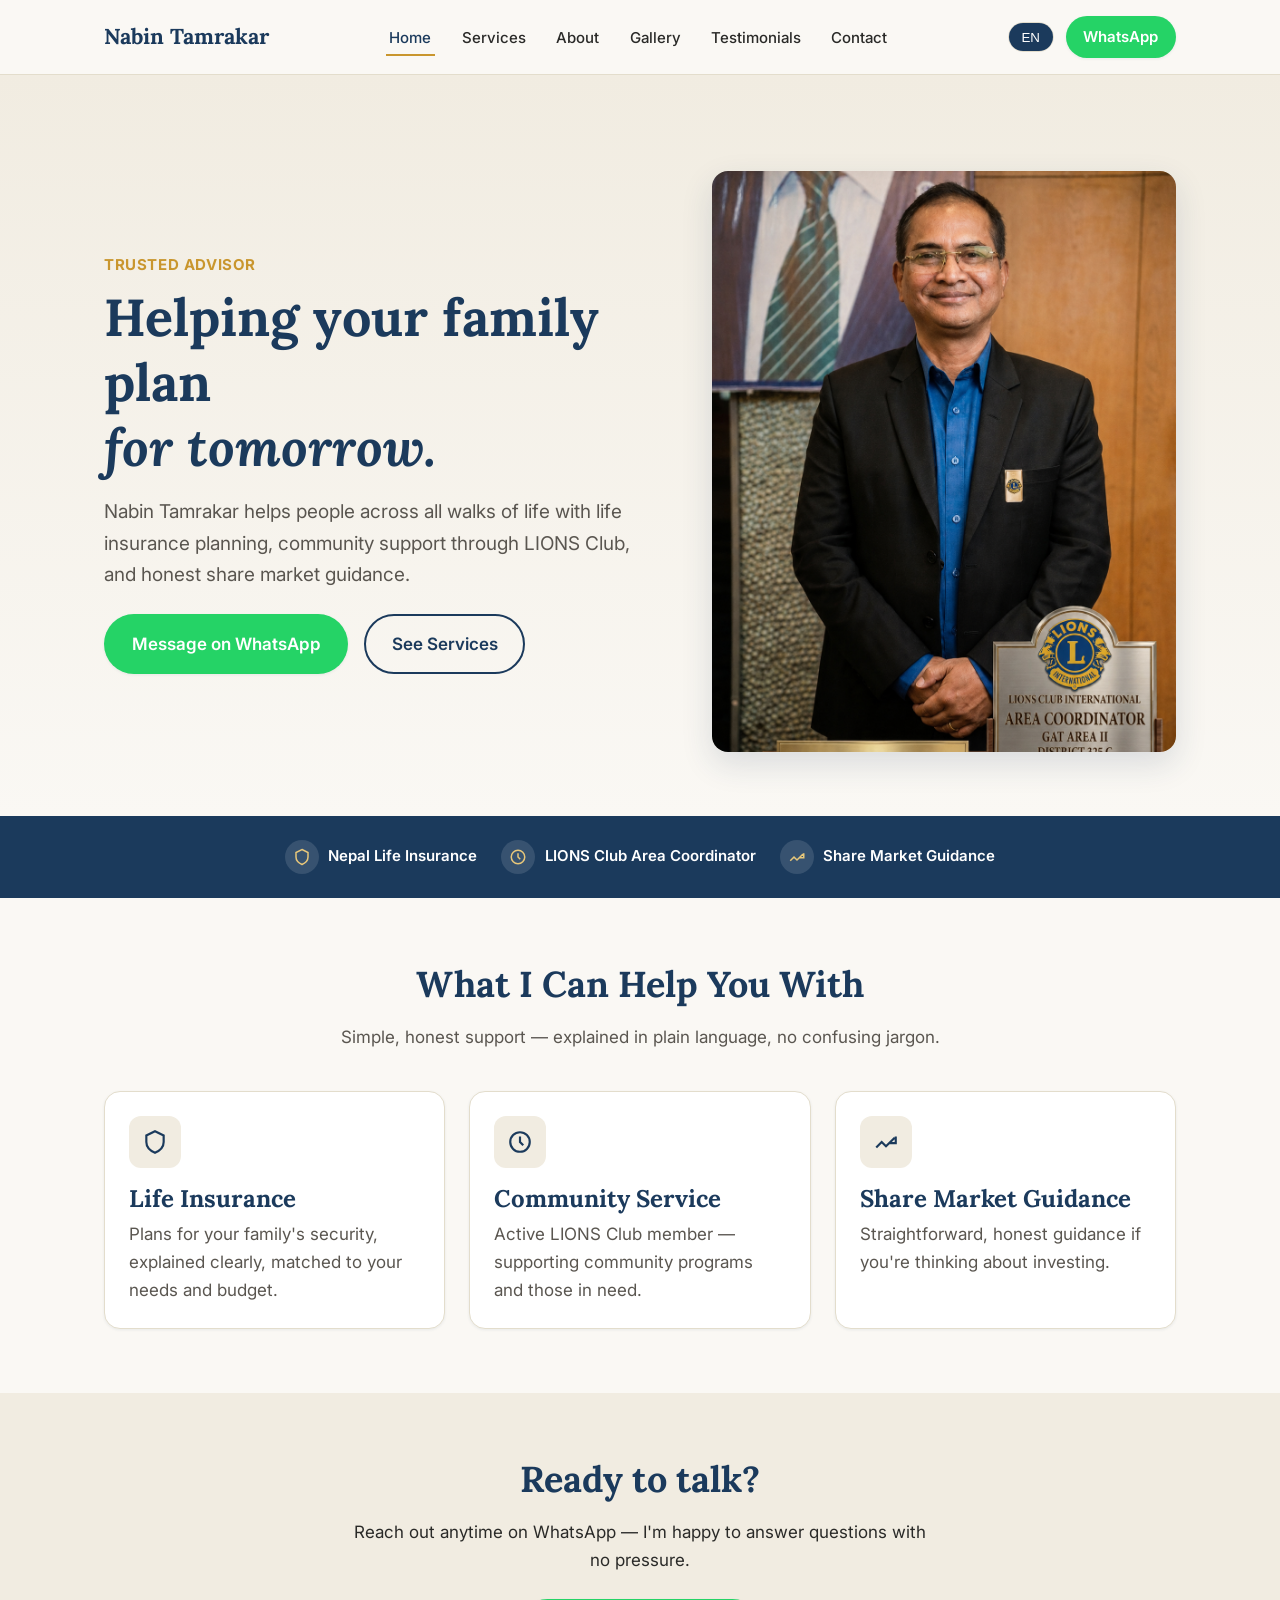
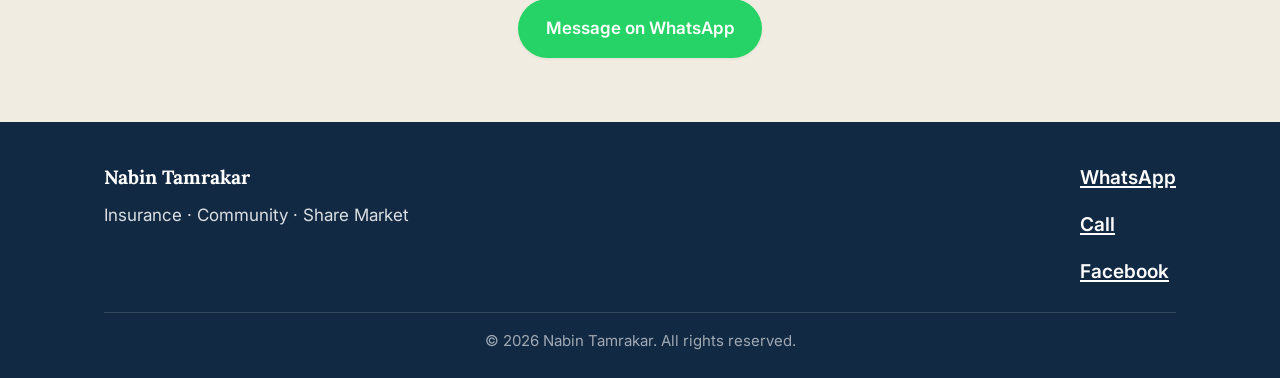
==== index.html @ 5bcb2d16 "content(about,index,services): confirm Lions Club title text (Area Coordinator, GAT Area II, Distric" ====
<!doctype html>
<html lang="en">
<head>
  <meta charset="UTF-8" />
  <meta name="viewport" content="width=device-width, initial-scale=1.0, viewport-fit=cover" />
  <title>Nabin Tamrakar | Insurance, LIONS Club &amp; Share Market Advisor</title>
  <meta name="description" content="Nabin Tamrakar — Nepal Life Insurance agent, LIONS Club member, and share market guidance. Trusted help for your family, community, and financial future." />
  <link rel="canonical" href="https://nabintmr.github.io/" />
  <meta property="og:type" content="website" />
  <meta property="og:title" content="Nabin Tamrakar | Insurance, LIONS Club & Share Market Advisor" />
  <meta property="og:description" content="Trusted help with life insurance, community service, and share market guidance." />
  <meta property="og:url" content="https://nabintmr.github.io/" />
  <link rel="preconnect" href="https://fonts.googleapis.com">
  <link rel="preconnect" href="https://fonts.gstatic.com" crossorigin>
  <link href="https://fonts.googleapis.com/css2?family=Inter:wght@400;500;600;700&family=Lora:wght@600;700&display=swap" rel="stylesheet">
  <link rel="stylesheet" href="assets/css/tokens.css" />
  <link rel="stylesheet" href="assets/css/base.css" />
  <link rel="stylesheet" href="assets/css/components.css" />
</head>
<body>
  <a href="#main-content" class="skip-link">Skip to main content</a>

  <nav class="site-nav" aria-label="Primary navigation">
    <div class="container">
      <a href="index.html" class="nav-logo">Nabin Tamrakar</a>
      <button class="nav-toggle" aria-label="Open menu" aria-expanded="false">
        <svg viewBox="0 0 24 24" fill="none" stroke="currentColor" stroke-width="2"><path d="M4 6h16M4 12h16M4 18h16"/></svg>
      </button>
      <ul class="nav-links">
        <li><a href="index.html" class="active" aria-current="page">Home</a></li>
        <li><a href="services.html">Services</a></li>
        <li><a href="about.html">About</a></li>
        <li><a href="gallery.html">Gallery</a></li>
        <li><a href="testimonials.html">Testimonials</a></li>
        <li><a href="contact.html">Contact</a></li>
      </ul>
      <div style="display:flex; align-items:center; gap:0.75rem;">
        <div class="lang-toggle">
          <button type="button" data-lang="en">EN</button>
          <button type="button" data-lang="ne">ने</button>
        </div>
        <a class="nav-cta" href="https://wa.me/977XXXXXXXXX" target="_blank" rel="noopener">WhatsApp</a>
      </div>
    </div>
  </nav>

  <main id="main-content">
    <section class="hero">
      <div class="container">
        <div>
          <span class="hero-eyebrow">Trusted Advisor</span>
          <h1>Helping your family plan<br /><em>for tomorrow.</em></h1>
          <p class="hero-desc">Nabin Tamrakar helps people across all walks of life with life insurance planning, community support through LIONS Club, and honest share market guidance.</p>
          <div class="hero-actions">
            <a href="https://wa.me/977XXXXXXXXX" class="btn btn-primary" target="_blank" rel="noopener">Message on WhatsApp</a>
            <a href="services.html" class="btn btn-outline">See Services</a>
          </div>
        </div>
        <div class="hero-photo">
          <img src="assets/images/nabin-tamrakar.png" alt="Nabin Tamrakar, Lions Club International Area Coordinator" width="842" height="1264" />
        </div>
      </div>
    </section>

    <div class="trust-strip">
      <div class="container">
        <div class="trust-chip">
          <span class="chip-icon"><svg viewBox="0 0 24 24" fill="none" stroke="currentColor" stroke-width="2"><path d="M12 2l8 4v6c0 5-3.5 8-8 10-4.5-2-8-5-8-10V6l8-4z"/></svg></span>
          Nepal Life Insurance
        </div>
        <div class="trust-chip">
          <span class="chip-icon"><svg viewBox="0 0 24 24" fill="none" stroke="currentColor" stroke-width="2"><circle cx="12" cy="12" r="9"/><path d="M12 7v5l3 3"/></svg></span>
          LIONS Club Area Coordinator
        </div>
        <div class="trust-chip">
          <span class="chip-icon"><svg viewBox="0 0 24 24" fill="none" stroke="currentColor" stroke-width="2"><path d="M3 17l5-5 4 4 8-8M21 7v6h-6"/></svg></span>
          Share Market Guidance
        </div>
      </div>
    </div>

    <section class="section">
      <div class="container">
        <div class="section-head">
          <h2>What I Can Help You With</h2>
          <p>Simple, honest support — explained in plain language, no confusing jargon.</p>
        </div>
        <div class="grid grid-3">
          <div class="card">
            <div class="card-icon"><svg viewBox="0 0 24 24" fill="none" stroke="currentColor" stroke-width="2"><path d="M12 2l8 4v6c0 5-3.5 8-8 10-4.5-2-8-5-8-10V6l8-4z"/></svg></div>
            <h3>Life Insurance</h3>
            <p>Plans for your family's security, explained clearly, matched to your needs and budget.</p>
          </div>
          <div class="card">
            <div class="card-icon"><svg viewBox="0 0 24 24" fill="none" stroke="currentColor" stroke-width="2"><circle cx="12" cy="12" r="9"/><path d="M12 7v5l3 3"/></svg></div>
            <h3>Community Service</h3>
            <p>Active LIONS Club member — supporting community programs and those in need.</p>
          </div>
          <div class="card">
            <div class="card-icon"><svg viewBox="0 0 24 24" fill="none" stroke="currentColor" stroke-width="2"><path d="M3 17l5-5 4 4 8-8M21 7v6h-6"/></svg></div>
            <h3>Share Market Guidance</h3>
            <p>Straightforward, honest guidance if you're thinking about investing.</p>
          </div>
        </div>
      </div>
    </section>

    <section class="section section-alt">
      <div class="container" style="text-align:center;">
        <h2>Ready to talk?</h2>
        <p style="max-width:52ch; margin:0 auto var(--space-3);">Reach out anytime on WhatsApp — I'm happy to answer questions with no pressure.</p>
        <a href="https://wa.me/977XXXXXXXXX" class="btn btn-primary" target="_blank" rel="noopener">Message on WhatsApp</a>
      </div>
    </section>
  </main>

  <footer class="site-footer">
    <div class="container">
      <div class="footer-grid">
        <div>
          <div class="footer-brand">Nabin Tamrakar</div>
          <p style="margin-top:0.5rem; max-width:32ch;">Insurance · Community · Share Market</p>
        </div>
        <ul class="contact-list">
          <li><a href="https://wa.me/977XXXXXXXXX" target="_blank" rel="noopener">WhatsApp</a></li>
          <li><a href="tel:+977XXXXXXXXX">Call</a></li>
          <li><a href="https://www.facebook.com/nabintmr" target="_blank" rel="noopener">Facebook</a></li>
        </ul>
      </div>
      <div class="footer-bottom">&copy; 2026 Nabin Tamrakar. All rights reserved.</div>
    </div>
  </footer>

  <div class="mobile-cta-bar">
    <a href="https://wa.me/977XXXXXXXXX" class="btn btn-primary" target="_blank" rel="noopener">Message on WhatsApp</a>
  </div>

  <script src="assets/js/script.js"></script>
</body>
</html>
---- assets/css/tokens.css ----
:root {
  /* Color */
  --color-navy: #1B3A5C;
  --color-navy-dark: #122943;
  --color-gold: #C9962E;
  --color-gold-light: #E8C77A;
  --color-paper: #FAF8F4;
  --color-paper-alt: #F1ECE1;
  --color-ink: #2A2A28;
  --color-ink-soft: #5A5650;
  --color-sage: #5C7A5C;
  --color-border: #E3DDCC;
  --color-white: #FFFFFF;
  --color-whatsapp: #25D366;

  /* Type */
  --font-display: 'Lora', Georgia, serif;
  --font-body: 'Inter', -apple-system, BlinkMacSystemFont, 'Segoe UI', sans-serif;

  --fs-body: 1.0625rem;      /* 17px base, generous */
  --fs-body-lg: 1.1875rem;
  --fs-small: 0.9375rem;
  --fs-h1: clamp(2rem, 5vw + 1rem, 3.25rem);
  --fs-h2: clamp(1.6rem, 3vw + 1rem, 2.25rem);
  --fs-h3: clamp(1.2rem, 2vw + 1rem, 1.5rem);
  --lh-body: 1.65;
  --lh-heading: 1.25;

  /* Spacing */
  --space-1: 0.5rem;
  --space-2: 1rem;
  --space-3: 1.5rem;
  --space-4: 2.5rem;
  --space-5: 4rem;
  --space-6: 6rem;

  /* Layout */
  --content-width: 1120px;
  --radius: 10px;
  --radius-lg: 16px;
  --shadow-sm: 0 1px 3px rgba(27, 58, 92, 0.08);
  --shadow-md: 0 4px 16px rgba(27, 58, 92, 0.10);
  --shadow-lg: 0 12px 32px rgba(27, 58, 92, 0.14);

  /* Motion */
  --ease: cubic-bezier(0.4, 0, 0.2, 1);
  --dur: 0.2s;
}

@media (prefers-reduced-motion: reduce) {
  *, *::before, *::after {
    animation-duration: 0.01ms !important;
    animation-iteration-count: 1 !important;
    transition-duration: 0.01ms !important;
    scroll-behavior: auto !important;
  }
}
---- assets/css/base.css ----
*, *::before, *::after { box-sizing: border-box; }
html { scroll-behavior: smooth; -webkit-text-size-adjust: 100%; }

body {
  margin: 0;
  font-family: var(--font-body);
  font-size: var(--fs-body);
  line-height: var(--lh-body);
  color: var(--color-ink);
  background: var(--color-paper);
  -webkit-font-smoothing: antialiased;
}

img, svg { max-width: 100%; display: block; }

h1, h2, h3, h4 {
  font-family: var(--font-display);
  line-height: var(--lh-heading);
  color: var(--color-navy);
  margin: 0 0 var(--space-2);
  font-weight: 700;
}
h1 { font-size: var(--fs-h1); }
h2 { font-size: var(--fs-h2); }
h3 { font-size: var(--fs-h3); }

p { margin: 0 0 var(--space-3); }
a { color: var(--color-navy); text-decoration-thickness: 1.5px; text-underline-offset: 2px; }
a:focus-visible, button:focus-visible, [tabindex]:focus-visible {
  outline: 3px solid var(--color-gold);
  outline-offset: 2px;
}

ul { padding-left: 1.2em; }

.container {
  max-width: var(--content-width);
  margin: 0 auto;
  padding: 0 var(--space-3);
}

.visually-hidden {
  position: absolute; width: 1px; height: 1px;
  padding: 0; margin: -1px; overflow: hidden;
  clip: rect(0,0,0,0); white-space: nowrap; border: 0;
}

.skip-link {
  position: absolute; left: 0; top: -60px;
  background: var(--color-navy); color: #fff;
  padding: var(--space-1) var(--space-2);
  z-index: 1000; border-radius: 0 0 8px 0;
  transition: top var(--dur) var(--ease);
}
.skip-link:focus { top: 0; }
---- assets/css/components.css ----
/* ---------- Nav ---------- */
.site-nav {
  position: sticky; top: 0; z-index: 100;
  background: rgba(250, 248, 244, 0.94);
  backdrop-filter: blur(8px);
  border-bottom: 1px solid var(--color-border);
}
.site-nav .container {
  display: flex; align-items: center; justify-content: space-between;
  padding-top: var(--space-2); padding-bottom: var(--space-2);
  gap: var(--space-2);
}
.nav-logo {
  font-family: var(--font-display);
  font-weight: 700; font-size: 1.35rem;
  color: var(--color-navy); text-decoration: none;
  display: flex; align-items: center; gap: 0.5rem;
}
.nav-logo span { color: var(--color-gold); }
.nav-links {
  list-style: none; display: flex; gap: var(--space-3);
  margin: 0; padding: 0; flex-wrap: wrap;
}
.nav-links a {
  text-decoration: none; color: var(--color-ink);
  font-weight: 500; font-size: var(--fs-small);
  padding: 0.4rem 0.2rem; border-bottom: 2px solid transparent;
  transition: border-color var(--dur) var(--ease), color var(--dur) var(--ease);
}
.nav-links a:hover, .nav-links a.active { color: var(--color-navy); border-color: var(--color-gold); }
.nav-toggle { display: none; }

.nav-cta {
  display: inline-flex; align-items: center; gap: 0.4rem;
  background: var(--color-whatsapp); color: #fff;
  padding: 0.55rem 1.1rem; border-radius: 999px;
  font-weight: 600; font-size: var(--fs-small);
  text-decoration: none; white-space: nowrap;
  box-shadow: var(--shadow-sm);
  transition: transform var(--dur) var(--ease), box-shadow var(--dur) var(--ease);
}
.nav-cta:hover { transform: translateY(-1px); box-shadow: var(--shadow-md); }

@media (max-width: 780px) {
  .nav-links {
    display: none;
    position: absolute; left: 0; right: 0; top: 100%;
    background: var(--color-paper);
    flex-direction: column; gap: 0;
    border-bottom: 1px solid var(--color-border);
    box-shadow: var(--shadow-md);
  }
  .nav-links.open { display: flex; }
  .nav-links li { width: 100%; }
  .nav-links a { display: block; padding: var(--space-2) var(--space-3); }
  .nav-toggle {
    display: inline-flex; align-items: center; justify-content: center;
    width: 44px; height: 44px; border: none; background: none;
    cursor: pointer; color: var(--color-navy);
  }
  .nav-toggle svg { width: 26px; height: 26px; }
}

/* ---------- Buttons ---------- */
.btn {
  display: inline-flex; align-items: center; justify-content: center; gap: 0.5rem;
  padding: 0.85rem 1.6rem; border-radius: 999px;
  font-weight: 600; font-size: var(--fs-body);
  text-decoration: none; cursor: pointer; border: 2px solid transparent;
  min-height: 48px;
  transition: transform var(--dur) var(--ease), box-shadow var(--dur) var(--ease), background var(--dur) var(--ease);
}
.btn-primary { background: var(--color-whatsapp); color: #fff; box-shadow: var(--shadow-sm); }
.btn-primary:hover { transform: translateY(-2px); box-shadow: var(--shadow-md); }
.btn-outline { background: transparent; border-color: var(--color-navy); color: var(--color-navy); }
.btn-outline:hover { background: var(--color-navy); color: #fff; }

/* ---------- Hero ---------- */
.hero {
  padding: var(--space-6) 0 var(--space-5);
  background: linear-gradient(180deg, var(--color-paper-alt) 0%, var(--color-paper) 100%);
}
.hero .container { display: grid; gap: var(--space-4); grid-template-columns: 1.1fr 0.9fr; align-items: center; }
.hero-eyebrow {
  display: inline-block; font-size: var(--fs-small); font-weight: 700;
  letter-spacing: 0.04em; text-transform: uppercase; color: var(--color-gold);
  margin-bottom: var(--space-1);
}
.hero-desc { font-size: var(--fs-body-lg); color: var(--color-ink-soft); max-width: 46ch; }
.hero-actions { display: flex; gap: var(--space-2); flex-wrap: wrap; margin-top: var(--space-3); }
.hero-photo {
  border-radius: var(--radius-lg); overflow: hidden; box-shadow: var(--shadow-lg);
  aspect-ratio: 4/5; background: var(--color-paper-alt);
}
.hero-photo img { width: 100%; height: 100%; object-fit: cover; }

@media (max-width: 860px) {
  .hero .container { grid-template-columns: 1fr; }
  .hero-photo { max-width: 320px; margin: 0 auto; }
}

/* ---------- Trust strip (signature element) ---------- */
.trust-strip { background: var(--color-navy); padding: var(--space-3) 0; }
.trust-strip .container {
  display: flex; flex-wrap: wrap; gap: var(--space-3);
  justify-content: center; align-items: center;
}
.trust-chip {
  display: flex; align-items: center; gap: 0.6rem;
  color: #fff; font-size: var(--fs-small); font-weight: 600;
}
.trust-chip .chip-icon {
  width: 34px; height: 34px; border-radius: 50%;
  background: rgba(255,255,255,0.12); display: flex; align-items: center; justify-content: center;
  color: var(--color-gold-light); flex-shrink: 0;
}
.trust-chip .chip-icon svg { width: 18px; height: 18px; }

/* ---------- Sections ---------- */
.section { padding: var(--space-5) 0; }
.section-alt { background: var(--color-paper-alt); }
.section-head { text-align: center; max-width: 640px; margin: 0 auto var(--space-4); }
.section-head p { color: var(--color-ink-soft); }

/* ---------- Card grid ---------- */
.grid { display: grid; gap: var(--space-3); }
.grid-3 { grid-template-columns: repeat(3, 1fr); }
.grid-2 { grid-template-columns: repeat(2, 1fr); }
@media (max-width: 860px) { .grid-3, .grid-2 { grid-template-columns: 1fr; } }

.card {
  background: #fff; border: 1px solid var(--color-border);
  border-radius: var(--radius-lg); padding: var(--space-3);
  box-shadow: var(--shadow-sm);
}
.card-icon {
  width: 52px; height: 52px; border-radius: 12px;
  background: var(--color-paper-alt); color: var(--color-navy);
  display: flex; align-items: center; justify-content: center;
  margin-bottom: var(--space-2);
}
.card-icon svg { width: 26px; height: 26px; }
.card h3 { margin-bottom: 0.4rem; }
.card p { color: var(--color-ink-soft); margin-bottom: 0; }

/* ---------- Testimonial ---------- */
.testimonial {
  background: #fff; border-left: 4px solid var(--color-gold);
  border-radius: var(--radius); padding: var(--space-3);
  box-shadow: var(--shadow-sm);
}
.testimonial p { font-style: italic; color: var(--color-ink); }
.testimonial-name { font-weight: 700; color: var(--color-navy); font-style: normal; margin-top: var(--space-1); }
.testimonial-name span { display: block; font-weight: 400; font-size: var(--fs-small); color: var(--color-ink-soft); }

/* ---------- Gallery ---------- */
.gallery-grid {
  display: grid; gap: var(--space-2);
  grid-template-columns: repeat(3, 1fr);
}
.gallery-grid img, .gallery-grid .gallery-ph {
  border-radius: var(--radius); aspect-ratio: 1/1; object-fit: cover;
  width: 100%; box-shadow: var(--shadow-sm);
}
.gallery-ph {
  display: flex; align-items: center; justify-content: center;
  background: var(--color-paper-alt); color: var(--color-ink-soft); font-size: var(--fs-small);
}
@media (max-width: 640px) { .gallery-grid { grid-template-columns: repeat(2, 1fr); } }

/* ---------- Contact ---------- */
.contact-grid { display: grid; gap: var(--space-4); grid-template-columns: 1fr 1fr; }
@media (max-width: 860px) { .contact-grid { grid-template-columns: 1fr; } }
.contact-list { list-style: none; padding: 0; margin: 0; display: flex; flex-direction: column; gap: var(--space-2); }
.contact-list li { display: flex; align-items: center; gap: var(--space-2); font-size: var(--fs-body-lg); }
.contact-list .chip-icon {
  width: 44px; height: 44px; border-radius: 12px; flex-shrink: 0;
  background: var(--color-paper-alt); color: var(--color-navy);
  display: flex; align-items: center; justify-content: center;
}
.contact-list a { font-weight: 600; }

form.contact-form { display: flex; flex-direction: column; gap: var(--space-2); }
.contact-form label { font-weight: 600; font-size: var(--fs-small); margin-bottom: 0.3rem; display: block; }
.contact-form input, .contact-form textarea {
  width: 100%; font: inherit; padding: 0.8rem 1rem;
  border: 1.5px solid var(--color-border); border-radius: var(--radius);
  background: #fff; color: var(--color-ink);
}
.contact-form input:focus, .contact-form textarea:focus {
  outline: none; border-color: var(--color-navy);
}

/* ---------- Footer ---------- */
.site-footer { background: var(--color-navy-dark); color: rgba(255,255,255,0.85); padding: var(--space-4) 0 var(--space-3); }
.site-footer a { color: #fff; }
.footer-grid { display: flex; flex-wrap: wrap; justify-content: space-between; gap: var(--space-3); margin-bottom: var(--space-3); }
.footer-brand { font-family: var(--font-display); font-size: 1.2rem; color: #fff; font-weight: 700; }
.footer-bottom {
  border-top: 1px solid rgba(255,255,255,0.15); padding-top: var(--space-2);
  font-size: var(--fs-small); text-align: center; color: rgba(255,255,255,0.6);
}

/* ---------- Sticky mobile WhatsApp bar ---------- */
.mobile-cta-bar {
  display: none;
  position: fixed; bottom: 0; left: 0; right: 0; z-index: 200;
  background: #fff; border-top: 1px solid var(--color-border);
  padding: var(--space-1) var(--space-2);
  box-shadow: 0 -4px 16px rgba(0,0,0,0.08);
}
.mobile-cta-bar .btn { width: 100%; }
@media (max-width: 780px) {
  .mobile-cta-bar { display: block; }
  body { padding-bottom: 76px; }
}

/* ---------- Lang toggle ---------- */
.lang-toggle {
  display: inline-flex; border: 1.5px solid var(--color-border);
  border-radius: 999px; overflow: hidden; font-size: var(--fs-small); font-weight: 600;
}
.lang-toggle button {
  border: none; background: #fff; color: var(--color-ink-soft);
  padding: 0.4rem 0.8rem; cursor: pointer;
}
.lang-toggle button.active { background: var(--color-navy); color: #fff; }

[data-lang="ne"] { display: none; }
html[lang="ne"] [data-lang="en"] { display: none; }
html[lang="ne"] [data-lang="ne"] { display: inline; }
html[lang="ne"] [data-lang="ne"].block { display: block; }
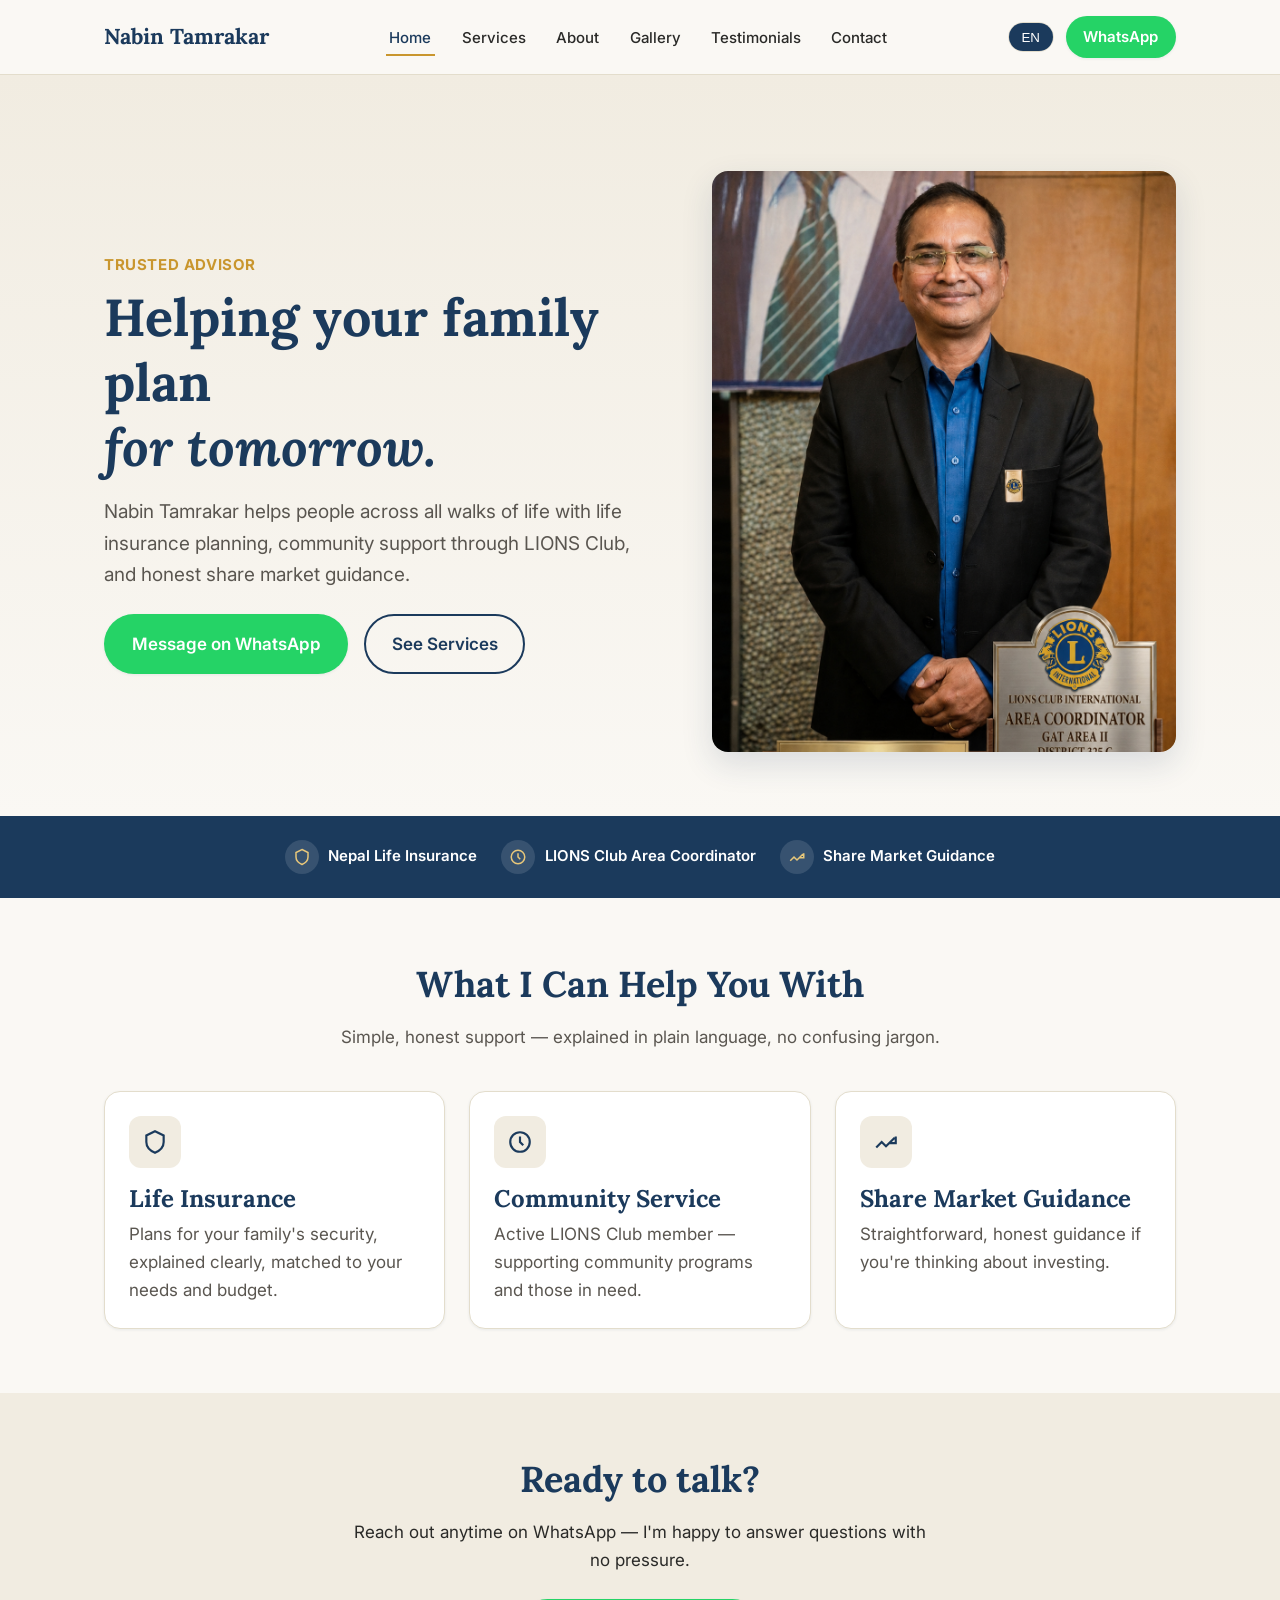
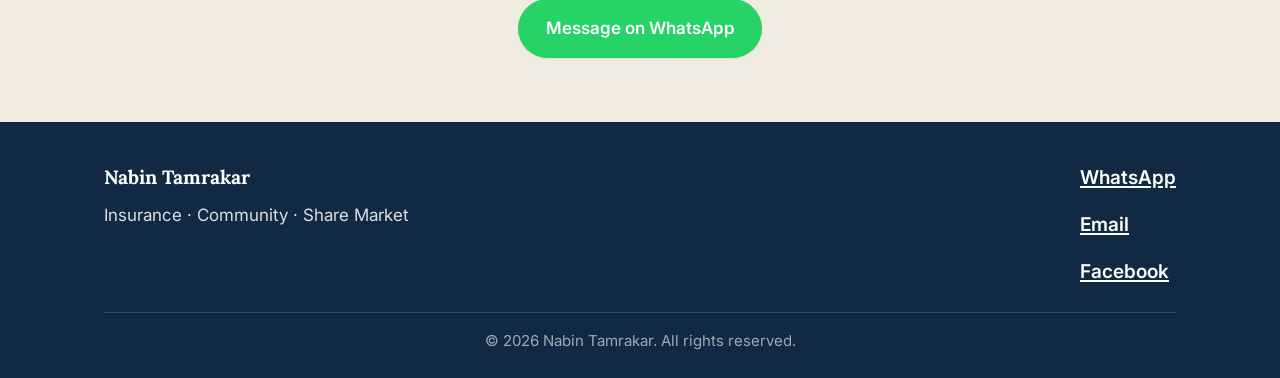
==== commit 086054e3: "content(contact): set real WhatsApp number, replace phone with email across all pages" ====
--- a/index.html
+++ b/index.html
@@ -39,7 +39,7 @@
           <button type="button" data-lang="en">EN</button>
           <button type="button" data-lang="ne">ने</button>
         </div>
-        <a class="nav-cta" href="https://wa.me/977XXXXXXXXX" target="_blank" rel="noopener">WhatsApp</a>
+        <a class="nav-cta" href="https://wa.me/9779842649491" target="_blank" rel="noopener">WhatsApp</a>
       </div>
     </div>
   </nav>
@@ -52,7 +52,7 @@
           <h1>Helping your family plan<br /><em>for tomorrow.</em></h1>
           <p class="hero-desc">Nabin Tamrakar helps people across all walks of life with life insurance planning, community support through LIONS Club, and honest share market guidance.</p>
           <div class="hero-actions">
-            <a href="https://wa.me/977XXXXXXXXX" class="btn btn-primary" target="_blank" rel="noopener">Message on WhatsApp</a>
+            <a href="https://wa.me/9779842649491" class="btn btn-primary" target="_blank" rel="noopener">Message on WhatsApp</a>
             <a href="services.html" class="btn btn-outline">See Services</a>
           </div>
         </div>
@@ -109,7 +109,7 @@
       <div class="container" style="text-align:center;">
         <h2>Ready to talk?</h2>
         <p style="max-width:52ch; margin:0 auto var(--space-3);">Reach out anytime on WhatsApp — I'm happy to answer questions with no pressure.</p>
-        <a href="https://wa.me/977XXXXXXXXX" class="btn btn-primary" target="_blank" rel="noopener">Message on WhatsApp</a>
+        <a href="https://wa.me/9779842649491" class="btn btn-primary" target="_blank" rel="noopener">Message on WhatsApp</a>
       </div>
     </section>
   </main>
@@ -122,8 +122,8 @@
           <p style="margin-top:0.5rem; max-width:32ch;">Insurance · Community · Share Market</p>
         </div>
         <ul class="contact-list">
-          <li><a href="https://wa.me/977XXXXXXXXX" target="_blank" rel="noopener">WhatsApp</a></li>
-          <li><a href="tel:+977XXXXXXXXX">Call</a></li>
+          <li><a href="https://wa.me/9779842649491" target="_blank" rel="noopener">WhatsApp</a></li>
+          <li><a href="mailto:nabintmr@gmail.com">Email</a></li>
           <li><a href="https://www.facebook.com/nabintmr" target="_blank" rel="noopener">Facebook</a></li>
         </ul>
       </div>
@@ -132,7 +132,7 @@
   </footer>
 
   <div class="mobile-cta-bar">
-    <a href="https://wa.me/977XXXXXXXXX" class="btn btn-primary" target="_blank" rel="noopener">Message on WhatsApp</a>
+    <a href="https://wa.me/9779842649491" class="btn btn-primary" target="_blank" rel="noopener">Message on WhatsApp</a>
   </div>
 
   <script src="assets/js/script.js"></script>
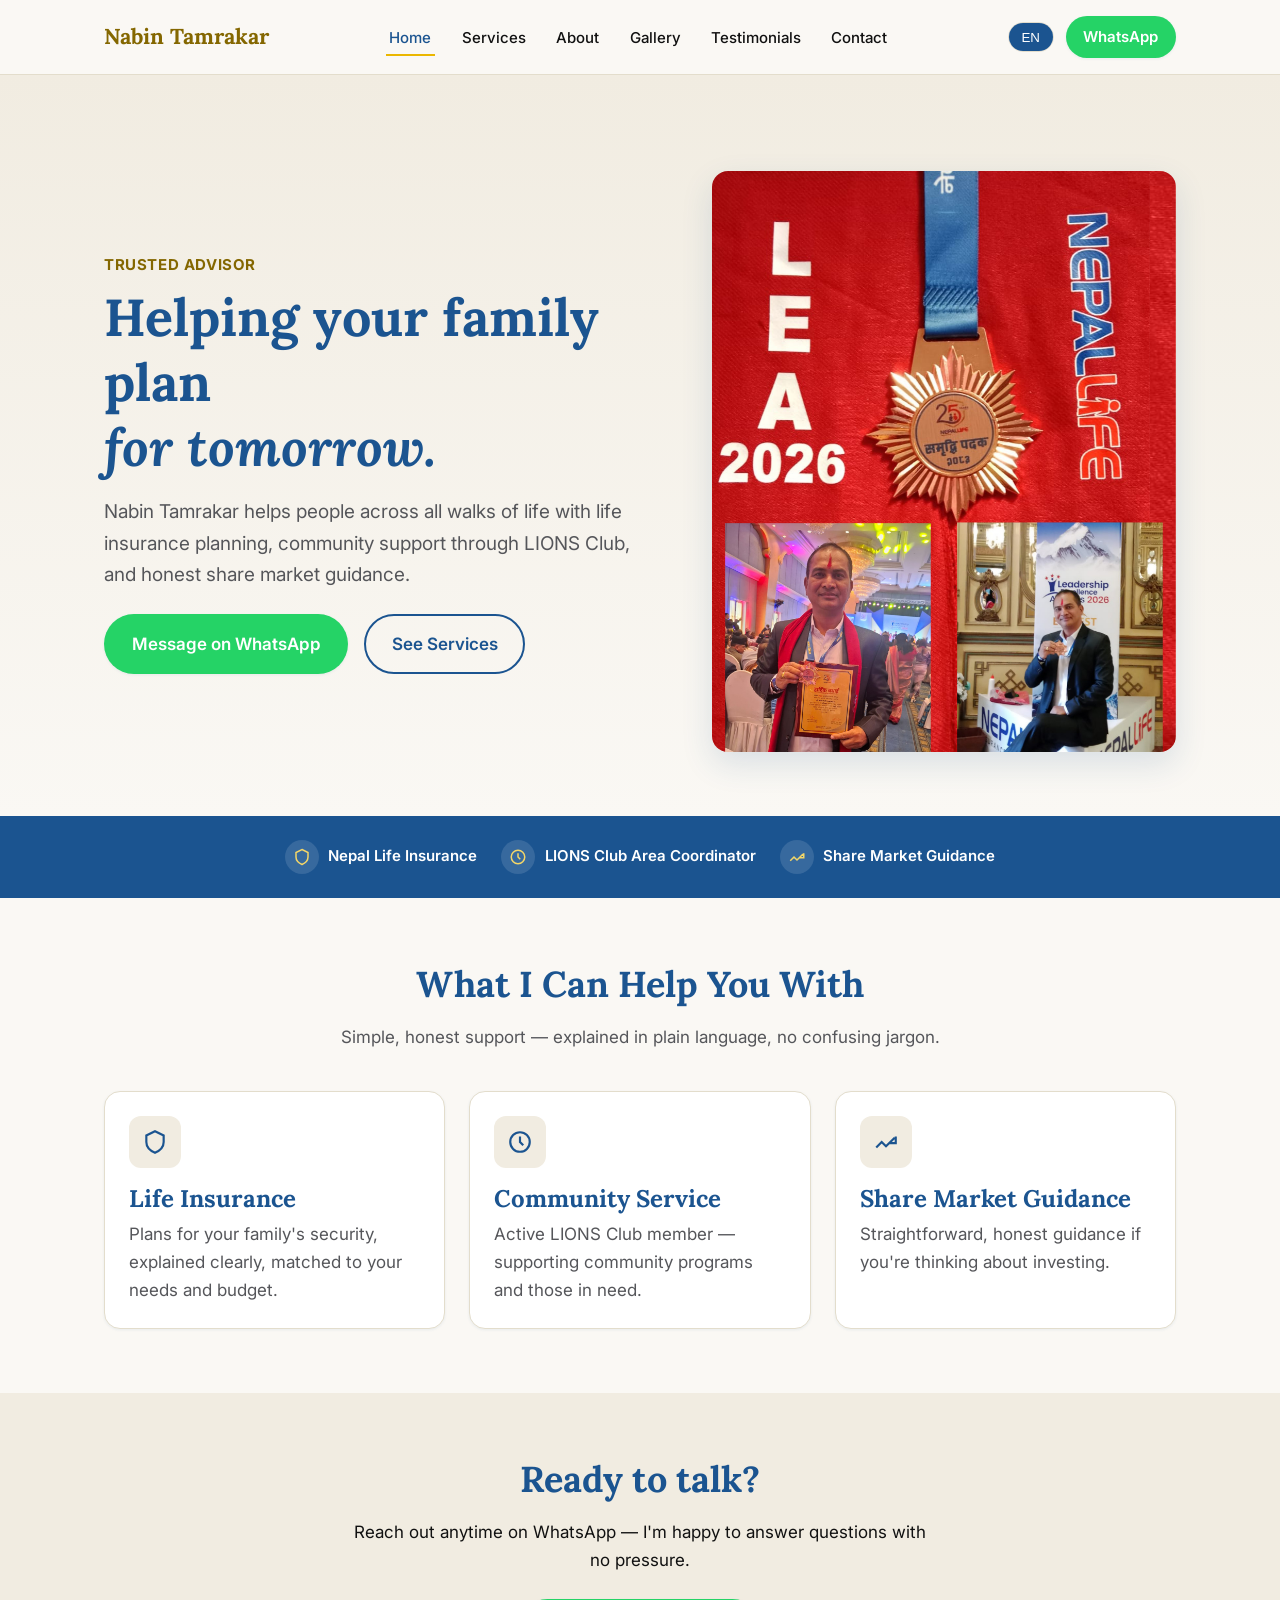
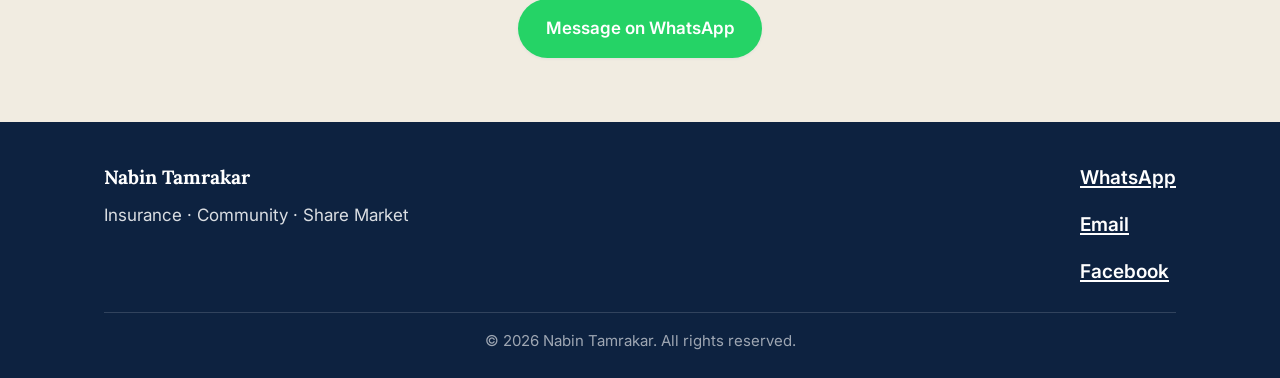
==== commit 5db9a768: "feat(i18n): complete native Nepali language support across all 6 pages" ====
--- a/index.html
+++ b/index.html
@@ -18,21 +18,24 @@
   <link rel="stylesheet" href="assets/css/components.css" />
 </head>
 <body>
-  <a href="#main-content" class="skip-link">Skip to main content</a>
+  <a href="#main-content" class="skip-link"><span data-lang="en">Skip to main content</span><span data-lang="ne">मुख्य विषयमा जानुहोस्</span></a>
 
   <nav class="site-nav" aria-label="Primary navigation">
     <div class="container">
-      <a href="index.html" class="nav-logo">Nabin Tamrakar</a>
+      <a href="index.html" class="nav-logo">
+        <span data-lang="en">Nabin Tamrakar</span>
+        <span data-lang="ne">नविन ताम्राकार</span>
+      </a>
       <button class="nav-toggle" aria-label="Open menu" aria-expanded="false">
         <svg viewBox="0 0 24 24" fill="none" stroke="currentColor" stroke-width="2"><path d="M4 6h16M4 12h16M4 18h16"/></svg>
       </button>
       <ul class="nav-links">
-        <li><a href="index.html" class="active" aria-current="page">Home</a></li>
-        <li><a href="services.html">Services</a></li>
-        <li><a href="about.html">About</a></li>
-        <li><a href="gallery.html">Gallery</a></li>
-        <li><a href="testimonials.html">Testimonials</a></li>
-        <li><a href="contact.html">Contact</a></li>
+        <li><a href="index.html" class="active" aria-current="page"><span data-lang="en">Home</span><span data-lang="ne">गृहपृष्ठ</span></a></li>
+        <li><a href="services.html"><span data-lang="en">Services</span><span data-lang="ne">सेवाहरू</span></a></li>
+        <li><a href="about.html"><span data-lang="en">About</span><span data-lang="ne">परिचय</span></a></li>
+        <li><a href="gallery.html"><span data-lang="en">Gallery</span><span data-lang="ne">तस्बिरहरू</span></a></li>
+        <li><a href="testimonials.html"><span data-lang="en">Testimonials</span><span data-lang="ne">प्रतिक्रिया</span></a></li>
+        <li><a href="contact.html"><span data-lang="en">Contact</span><span data-lang="ne">सम्पर्क</span></a></li>
       </ul>
       <div style="display:flex; align-items:center; gap:0.75rem;">
         <div class="lang-toggle">
@@ -48,12 +51,27 @@
     <section class="hero">
       <div class="container">
         <div>
-          <span class="hero-eyebrow">Trusted Advisor</span>
-          <h1>Helping your family plan<br /><em>for tomorrow.</em></h1>
-          <p class="hero-desc">Nabin Tamrakar helps people across all walks of life with life insurance planning, community support through LIONS Club, and honest share market guidance.</p>
+          <span class="hero-eyebrow">
+            <span data-lang="en">Trusted Advisor</span>
+            <span data-lang="ne">विश्वासिलो सल्लाहकार</span>
+          </span>
+          <h1>
+            <span data-lang="en">Helping your family plan<br /><em>for tomorrow.</em></span>
+            <span data-lang="ne">तपाईंको परिवारको सुरक्षित भविष्यको<br /><em>सही योजना।</em></span>
+          </h1>
+          <p class="hero-desc">
+            <span data-lang="en">Nabin Tamrakar helps people across all walks of life with life insurance planning, community support through LIONS Club, and honest share market guidance.</span>
+            <span data-lang="ne">नविन ताम्राकारले जीवन बीमा योजना, लायन्स क्लबमार्फत सामाजिक सेवा, र सेयर बजारसम्बन्धी सरल र स्पष्ट मार्गदर्शन प्रदान गर्दै आउनुभएको छ।</span>
+          </p>
           <div class="hero-actions">
-            <a href="https://wa.me/9779842649491" class="btn btn-primary" target="_blank" rel="noopener">Message on WhatsApp</a>
-            <a href="services.html" class="btn btn-outline">See Services</a>
+            <a href="https://wa.me/9779842649491" class="btn btn-primary" target="_blank" rel="noopener">
+              <span data-lang="en">Message on WhatsApp</span>
+              <span data-lang="ne">ह्वाट्सएपमा कुरा गर्नुहोस्</span>
+            </a>
+            <a href="services.html" class="btn btn-outline">
+              <span data-lang="en">See Services</span>
+              <span data-lang="ne">सेवाहरू हेर्नुहोस्</span>
+            </a>
           </div>
         </div>
         <div class="hero-photo">
@@ -66,15 +84,18 @@
       <div class="container">
         <div class="trust-chip">
           <span class="chip-icon"><svg viewBox="0 0 24 24" fill="none" stroke="currentColor" stroke-width="2"><path d="M12 2l8 4v6c0 5-3.5 8-8 10-4.5-2-8-5-8-10V6l8-4z"/></svg></span>
-          Nepal Life Insurance
+          <span data-lang="en">Nepal Life Insurance</span>
+          <span data-lang="ne">नेपाल लाईफ इन्स्योरेन्स</span>
         </div>
         <div class="trust-chip">
           <span class="chip-icon"><svg viewBox="0 0 24 24" fill="none" stroke="currentColor" stroke-width="2"><circle cx="12" cy="12" r="9"/><path d="M12 7v5l3 3"/></svg></span>
-          LIONS Club Area Coordinator
+          <span data-lang="en">LIONS Club Area Coordinator</span>
+          <span data-lang="ne">लायन्स क्लब एरिया संयोजक</span>
         </div>
         <div class="trust-chip">
           <span class="chip-icon"><svg viewBox="0 0 24 24" fill="none" stroke="currentColor" stroke-width="2"><path d="M3 17l5-5 4 4 8-8M21 7v6h-6"/></svg></span>
-          Share Market Guidance
+          <span data-lang="en">Share Market Guidance</span>
+          <span data-lang="ne">सेयर बजार सहजीकरण</span>
         </div>
       </div>
     </div>
@@ -82,24 +103,48 @@
     <section class="section">
       <div class="container">
         <div class="section-head">
-          <h2>What I Can Help You With</h2>
-          <p>Simple, honest support — explained in plain language, no confusing jargon.</p>
+          <h2>
+            <span data-lang="en">What I Can Help You With</span>
+            <span data-lang="ne">मैले सहयोग गर्न सक्ने क्षेत्रहरू</span>
+          </h2>
+          <p>
+            <span data-lang="en">Simple, honest support — explained in plain language, no confusing jargon.</span>
+            <span data-lang="ne">सरल, व्यावहारिक र इमानदार परामर्श — कुनै अनावश्यक झन्झट बिना।</span>
+          </p>
         </div>
         <div class="grid grid-3">
           <div class="card">
             <div class="card-icon"><svg viewBox="0 0 24 24" fill="none" stroke="currentColor" stroke-width="2"><path d="M12 2l8 4v6c0 5-3.5 8-8 10-4.5-2-8-5-8-10V6l8-4z"/></svg></div>
-            <h3>Life Insurance</h3>
-            <p>Plans for your family's security, explained clearly, matched to your needs and budget.</p>
+            <h3>
+              <span data-lang="en">Life Insurance</span>
+              <span data-lang="ne">जीवन बीमा</span>
+            </h3>
+            <p>
+              <span data-lang="en">Plans for your family's security, explained clearly, matched to your needs and budget.</span>
+              <span data-lang="ne">तपाईंको आवश्यकता र आम्दानी अनुसार परिवारको भविष्य सुरक्षित गर्ने बीमा योजनाहरू।</span>
+            </p>
           </div>
           <div class="card">
             <div class="card-icon"><svg viewBox="0 0 24 24" fill="none" stroke="currentColor" stroke-width="2"><circle cx="12" cy="12" r="9"/><path d="M12 7v5l3 3"/></svg></div>
-            <h3>Community Service</h3>
-            <p>Active LIONS Club member — supporting community programs and those in need.</p>
+            <h3>
+              <span data-lang="en">Community Service</span>
+              <span data-lang="ne">सामाजिक सेवा</span>
+            </h3>
+            <p>
+              <span data-lang="en">Active LIONS Club member — supporting community programs and those in need.</span>
+              <span data-lang="ne">लायन्स क्लबमार्फत रक्तदान, स्वास्थ्य शिविर र प्रत्यक्ष मानवीय सहयोग कार्यक्रम।</span>
+            </p>
           </div>
           <div class="card">
             <div class="card-icon"><svg viewBox="0 0 24 24" fill="none" stroke="currentColor" stroke-width="2"><path d="M3 17l5-5 4 4 8-8M21 7v6h-6"/></svg></div>
-            <h3>Share Market Guidance</h3>
-            <p>Straightforward, honest guidance if you're thinking about investing.</p>
+            <h3>
+              <span data-lang="en">Share Market Guidance</span>
+              <span data-lang="ne">सेयर बजार मार्गदर्शन</span>
+            </h3>
+            <p>
+              <span data-lang="en">Straightforward, honest guidance if you're thinking about investing.</span>
+              <span data-lang="ne">डिम्याट, मेरोसेयर, आईपीओ, डिबेन्चर लगायत प्राथमिक बजारमा लगानी सुरु गर्न पूर्ण सहयोग।</span>
+            </p>
           </div>
         </div>
       </div>
@@ -107,9 +152,18 @@
 
     <section class="section section-alt">
       <div class="container" style="text-align:center;">
-        <h2>Ready to talk?</h2>
-        <p style="max-width:52ch; margin:0 auto var(--space-3);">Reach out anytime on WhatsApp — I'm happy to answer questions with no pressure.</p>
-        <a href="https://wa.me/9779842649491" class="btn btn-primary" target="_blank" rel="noopener">Message on WhatsApp</a>
+        <h2>
+          <span data-lang="en">Ready to talk?</span>
+          <span data-lang="ne">कुराकानी गर्न तयार हुनुहुन्छ?</span>
+        </h2>
+        <p style="max-width:52ch; margin:0 auto var(--space-3);">
+          <span data-lang="en">Reach out anytime on WhatsApp — I'm happy to answer questions with no pressure.</span>
+          <span data-lang="ne">कुनै पनि बेला ह्वाट्सएपमा सम्पर्क गर्न सक्नुहुन्छ — म खुशीसाथ तपाईंका जिज्ञासा समाधान गर्नेछु।</span>
+        </p>
+        <a href="https://wa.me/9779842649491" class="btn btn-primary" target="_blank" rel="noopener">
+          <span data-lang="en">Message on WhatsApp</span>
+          <span data-lang="ne">ह्वाट्सएपमा कुरा गर्नुहोस्</span>
+        </a>
       </div>
     </section>
   </main>
@@ -118,8 +172,14 @@
     <div class="container">
       <div class="footer-grid">
         <div>
-          <div class="footer-brand">Nabin Tamrakar</div>
-          <p style="margin-top:0.5rem; max-width:32ch;">Insurance · Community · Share Market</p>
+          <div class="footer-brand">
+            <span data-lang="en">Nabin Tamrakar</span>
+            <span data-lang="ne">नविन ताम्राकार</span>
+          </div>
+          <p style="margin-top:0.5rem; max-width:32ch;">
+            <span data-lang="en">Insurance · Community · Share Market</span>
+            <span data-lang="ne">बीमा · सामाजिक सेवा · सेयर बजार</span>
+          </p>
         </div>
         <ul class="contact-list">
           <li><a href="https://wa.me/9779842649491" target="_blank" rel="noopener">WhatsApp</a></li>
@@ -132,7 +192,10 @@
   </footer>
 
   <div class="mobile-cta-bar">
-    <a href="https://wa.me/9779842649491" class="btn btn-primary" target="_blank" rel="noopener">Message on WhatsApp</a>
+    <a href="https://wa.me/9779842649491" class="btn btn-primary" target="_blank" rel="noopener">
+      <span data-lang="en">Message on WhatsApp</span>
+      <span data-lang="ne">ह्वाट्सएपमा कुरा गर्नुहोस्</span>
+    </a>
   </div>
 
   <script src="assets/js/script.js"></script>
--- a/assets/css/tokens.css
+++ b/assets/css/tokens.css
@@ -1,13 +1,18 @@
 :root {
-  /* Color */
-  --color-navy: #1B3A5C;
-  --color-navy-dark: #122943;
-  --color-gold: #C9962E;
-  --color-gold-light: #E8C77A;
+  /* Color — exact brand colors, verified:
+     Nepal Life Insurance: Matisse blue #1b5490, Cod Gray #111111 (Brandfetch)
+     Lions Clubs International: Yellow #ebb700, Blue #00338d, Dark Blue #0d2240
+     (official LCI brand guidelines). Gold-text is a darker same-hue variant
+     for WCAG-AA text contrast; the exact brand yellow fails as text-on-paper. */
+  --color-navy: #1b5490;
+  --color-navy-dark: #0d2240;
+  --color-gold: #ebb700;
+  --color-gold-light: #f4d668;
+  --color-gold-text: #846700; /* WCAG-AA-safe variant of Lions yellow for text on light backgrounds */
   --color-paper: #FAF8F4;
   --color-paper-alt: #F1ECE1;
-  --color-ink: #2A2A28;
-  --color-ink-soft: #5A5650;
+  --color-ink: #111111;
+  --color-ink-soft: #55565a;
   --color-sage: #5C7A5C;
   --color-border: #E3DDCC;
   --color-white: #FFFFFF;
@@ -38,9 +43,9 @@
   --content-width: 1120px;
   --radius: 10px;
   --radius-lg: 16px;
-  --shadow-sm: 0 1px 3px rgba(27, 58, 92, 0.08);
-  --shadow-md: 0 4px 16px rgba(27, 58, 92, 0.10);
-  --shadow-lg: 0 12px 32px rgba(27, 58, 92, 0.14);
+  --shadow-sm: 0 1px 3px rgba(27, 84, 144, 0.08);
+  --shadow-md: 0 4px 16px rgba(27, 84, 144, 0.10);
+  --shadow-lg: 0 12px 32px rgba(27, 84, 144, 0.14);
 
   /* Motion */
   --ease: cubic-bezier(0.4, 0, 0.2, 1);
--- a/assets/css/components.css
+++ b/assets/css/components.css
@@ -16,7 +16,7 @@
   color: var(--color-navy); text-decoration: none;
   display: flex; align-items: center; gap: 0.5rem;
 }
-.nav-logo span { color: var(--color-gold); }
+.nav-logo span { color: var(--color-gold-text); }
 .nav-links {
   list-style: none; display: flex; gap: var(--space-3);
   margin: 0; padding: 0; flex-wrap: wrap;
@@ -83,7 +83,7 @@
 .hero .container { display: grid; gap: var(--space-4); grid-template-columns: 1.1fr 0.9fr; align-items: center; }
 .hero-eyebrow {
   display: inline-block; font-size: var(--fs-small); font-weight: 700;
-  letter-spacing: 0.04em; text-transform: uppercase; color: var(--color-gold);
+  letter-spacing: 0.04em; text-transform: uppercase; color: var(--color-gold-text);
   margin-bottom: var(--space-1);
 }
 .hero-desc { font-size: var(--fs-body-lg); color: var(--color-ink-soft); max-width: 46ch; }
@@ -230,3 +230,147 @@
 html[lang="ne"] [data-lang="en"] { display: none; }
 html[lang="ne"] [data-lang="ne"] { display: inline; }
 html[lang="ne"] [data-lang="ne"].block { display: block; }
+
+/* ---------- Verified Credential Banner & Modal Dialog ---------- */
+.credential-banner {
+  background: var(--color-paper-alt);
+  border: 1px solid var(--color-border);
+  border-left: 4px solid var(--color-navy);
+  border-radius: var(--radius);
+  padding: var(--space-3);
+  display: flex;
+  align-items: center;
+  justify-content: space-between;
+  gap: var(--space-3);
+  box-shadow: var(--shadow-sm);
+  margin-top: var(--space-4);
+}
+.credential-info {
+  display: flex;
+  align-items: flex-start;
+  gap: var(--space-2);
+}
+.credential-badge-icon {
+  width: 44px;
+  height: 44px;
+  border-radius: 50%;
+  background: rgba(15, 30, 54, 0.08);
+  color: var(--color-navy);
+  display: flex;
+  align-items: center;
+  justify-content: center;
+  flex-shrink: 0;
+}
+.credential-badge-icon svg {
+  width: 24px;
+  height: 24px;
+}
+.credential-title {
+  font-weight: 700;
+  font-size: var(--fs-body-lg);
+  color: var(--color-navy);
+  margin-bottom: 0.2rem;
+}
+.credential-sub {
+  font-size: var(--fs-small);
+  color: var(--color-ink-soft);
+  line-height: 1.4;
+}
+.credential-sub strong {
+  color: var(--color-ink);
+}
+.credential-action {
+  flex-shrink: 0;
+}
+@media (max-width: 680px) {
+  .credential-banner {
+    flex-direction: column;
+    align-items: stretch;
+  }
+  .credential-action .btn {
+    width: 100%;
+  }
+}
+
+/* Native Dialog Modal (Baseline widely available) */
+dialog.license-dialog {
+  border: none;
+  border-radius: var(--radius-lg);
+  padding: 0;
+  max-width: 680px;
+  width: calc(100% - 2rem);
+  box-shadow: var(--shadow-lg);
+  background: #fff;
+  color: var(--color-ink);
+  overflow: hidden;
+}
+dialog.license-dialog::backdrop {
+  background: rgba(15, 30, 54, 0.65);
+  backdrop-filter: blur(4px);
+}
+.dialog-content {
+  padding: var(--space-3);
+  max-height: 85vh;
+  overflow-y: auto;
+}
+.dialog-header {
+  display: flex;
+  align-items: center;
+  justify-content: space-between;
+  border-bottom: 1px solid var(--color-border);
+  padding-bottom: var(--space-2);
+  margin-bottom: var(--space-2);
+}
+.dialog-header h3 {
+  font-size: 1.25rem;
+  color: var(--color-navy);
+  margin: 0;
+}
+.dialog-close-btn {
+  background: none;
+  border: none;
+  width: 36px;
+  height: 36px;
+  border-radius: 50%;
+  display: flex;
+  align-items: center;
+  justify-content: center;
+  cursor: pointer;
+  color: var(--color-ink-soft);
+  font-size: 1.25rem;
+  transition: background var(--dur) var(--ease), color var(--dur) var(--ease);
+}
+.dialog-close-btn:hover {
+  background: var(--color-paper-alt);
+  color: var(--color-ink);
+}
+.license-meta-table {
+  width: 100%;
+  border-collapse: collapse;
+  font-size: var(--fs-small);
+  margin-top: var(--space-2);
+  margin-bottom: var(--space-3);
+}
+.license-meta-table th,
+.license-meta-table td {
+  padding: 0.6rem 0.75rem;
+  text-align: left;
+  border-bottom: 1px solid var(--color-border);
+  vertical-align: top;
+}
+.license-meta-table th {
+  background: var(--color-paper-alt);
+  color: var(--color-navy);
+  font-weight: 600;
+  width: 35%;
+}
+.dialog-actions {
+  display: flex;
+  gap: var(--space-2);
+  flex-wrap: wrap;
+  justify-content: flex-end;
+  border-top: 1px solid var(--color-border);
+  padding-top: var(--space-2);
+  margin-top: var(--space-2);
+}
+
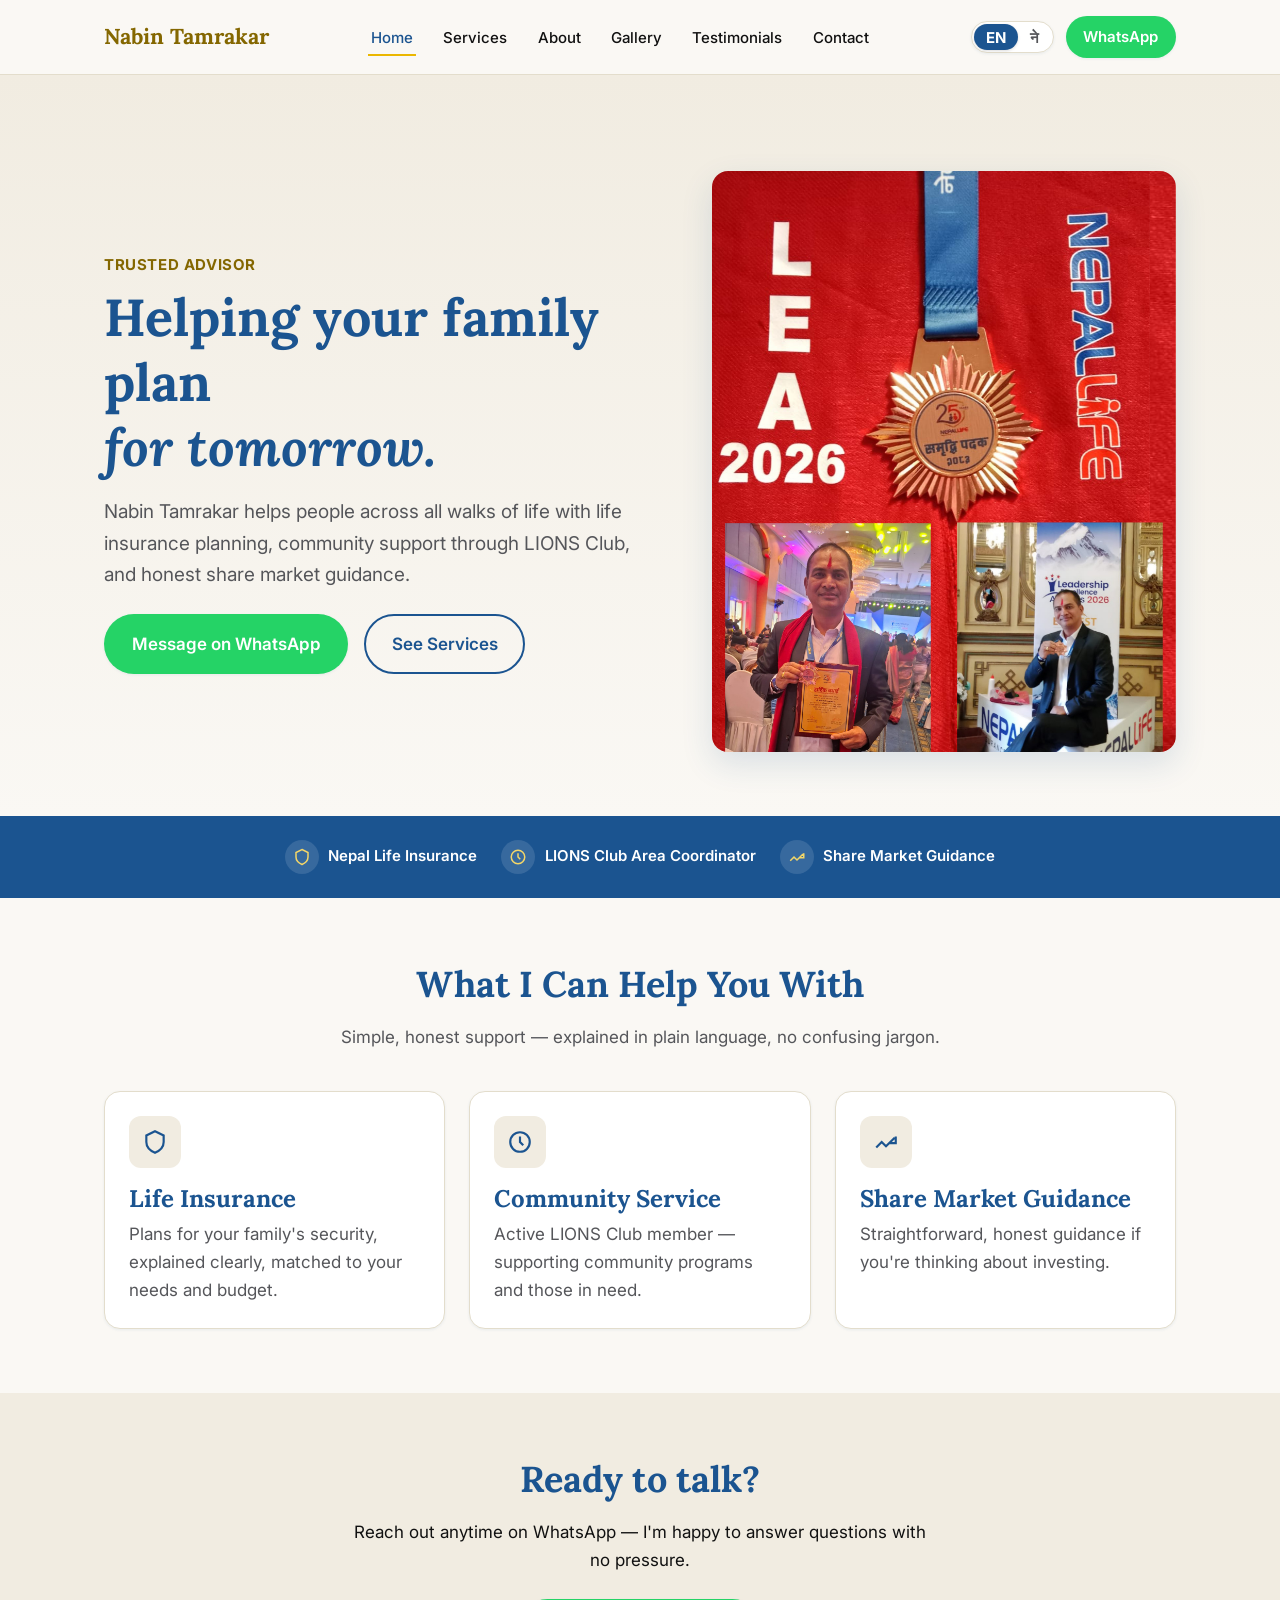
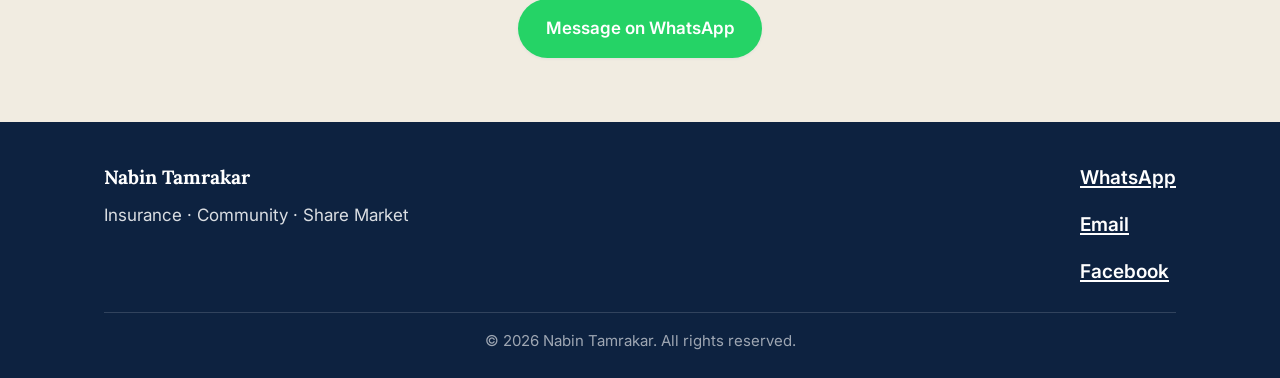
==== commit 6134357e: "fix(i18n): isolate language toggle buttons from content display rules and add bidirectional click to" ====
--- a/index.html
+++ b/index.html
@@ -37,10 +37,10 @@
         <li><a href="testimonials.html"><span data-lang="en">Testimonials</span><span data-lang="ne">प्रतिक्रिया</span></a></li>
         <li><a href="contact.html"><span data-lang="en">Contact</span><span data-lang="ne">सम्पर्क</span></a></li>
       </ul>
-      <div style="display:flex; align-items:center; gap:0.75rem;">
-        <div class="lang-toggle">
-          <button type="button" data-lang="en">EN</button>
-          <button type="button" data-lang="ne">ने</button>
+      <div class="nav-actions">
+        <div class="lang-toggle" role="group" aria-label="Language selection">
+          <button type="button" class="lang-btn" data-lang-btn="en" aria-label="Switch to English">EN</button>
+          <button type="button" class="lang-btn" data-lang-btn="ne" aria-label="नेपालीमा हेर्नुहोस्">ने</button>
         </div>
         <a class="nav-cta" href="https://wa.me/9779842649491" target="_blank" rel="noopener">WhatsApp</a>
       </div>
--- a/assets/css/components.css
+++ b/assets/css/components.css
@@ -40,6 +40,7 @@
   transition: transform var(--dur) var(--ease), box-shadow var(--dur) var(--ease);
 }
 .nav-cta:hover { transform: translateY(-1px); box-shadow: var(--shadow-md); }
+.nav-actions { display: flex; align-items: center; gap: 0.75rem; }
 
 @media (max-width: 780px) {
   .nav-links {
@@ -180,15 +181,54 @@
 }
 .contact-list a { font-weight: 600; }
 
-form.contact-form { display: flex; flex-direction: column; gap: var(--space-2); }
+form.contact-form { display: flex; flex-direction: column; gap: var(--space-2); position: relative; }
 .contact-form label { font-weight: 600; font-size: var(--fs-small); margin-bottom: 0.3rem; display: block; }
 .contact-form input, .contact-form textarea {
   width: 100%; font: inherit; padding: 0.8rem 1rem;
   border: 1.5px solid var(--color-border); border-radius: var(--radius);
   background: #fff; color: var(--color-ink);
+  transition: border-color var(--dur) var(--ease), box-shadow var(--dur) var(--ease);
 }
 .contact-form input:focus, .contact-form textarea:focus {
   outline: none; border-color: var(--color-navy);
+  box-shadow: 0 0 0 3px rgba(27, 84, 144, 0.12);
+}
+.contact-form button:disabled {
+  opacity: 0.7;
+  cursor: not-allowed;
+  transform: none !important;
+}
+
+.form-status { margin-top: 0.5rem; }
+.form-status:empty { display: none; }
+.form-status-badge {
+  padding: 0.85rem 1.15rem;
+  border-radius: var(--radius);
+  font-size: var(--fs-small);
+  line-height: 1.5;
+  display: flex;
+  align-items: flex-start;
+  gap: 0.6rem;
+  animation: formBadgeFadeIn 0.25s ease-out;
+}
+.form-status-badge.success {
+  background: #e8f5e9;
+  border: 1.5px solid #25D366;
+  color: #1b5e20;
+}
+.form-status-badge.error {
+  background: #fde8e8;
+  border: 1.5px solid #e02424;
+  color: #9b1c1c;
+}
+.form-status-badge.warning {
+  background: #fef9c3;
+  border: 1.5px solid #ca8a04;
+  color: #713f12;
+}
+@keyframes formBadgeFadeIn {
+  from { opacity: 0; transform: translateY(-4px); }
+  to { opacity: 1; transform: translateY(0); }
 }
 
 /* ---------- Footer ---------- */
@@ -217,19 +257,53 @@
 
 /* ---------- Lang toggle ---------- */
 .lang-toggle {
-  display: inline-flex; border: 1.5px solid var(--color-border);
-  border-radius: 999px; overflow: hidden; font-size: var(--fs-small); font-weight: 600;
-}
-.lang-toggle button {
-  border: none; background: #fff; color: var(--color-ink-soft);
-  padding: 0.4rem 0.8rem; cursor: pointer;
-}
-.lang-toggle button.active { background: var(--color-navy); color: #fff; }
-
-[data-lang="ne"] { display: none; }
-html[lang="ne"] [data-lang="en"] { display: none; }
-html[lang="ne"] [data-lang="ne"] { display: inline; }
-html[lang="ne"] [data-lang="ne"].block { display: block; }
+  display: inline-flex;
+  align-items: center;
+  border: 1.5px solid var(--color-border);
+  border-radius: 999px;
+  background: #ffffff;
+  padding: 2px;
+  position: relative;
+  z-index: 10;
+  box-shadow: var(--shadow-sm);
+  cursor: pointer;
+}
+.lang-toggle button,
+.lang-toggle .lang-btn {
+  display: inline-flex !important;
+  align-items: center;
+  justify-content: center;
+  border: none;
+  background: transparent;
+  color: var(--color-ink-soft);
+  padding: 0.35rem 0.75rem;
+  border-radius: 999px;
+  font-family: inherit;
+  font-size: var(--fs-small);
+  font-weight: 700;
+  line-height: 1;
+  cursor: pointer;
+  user-select: none;
+  -webkit-user-select: none;
+  transition: background var(--dur) var(--ease), color var(--dur) var(--ease), box-shadow var(--dur) var(--ease);
+}
+.lang-toggle button:hover,
+.lang-toggle .lang-btn:hover {
+  background: var(--color-paper-alt);
+  color: var(--color-navy);
+}
+.lang-toggle button.active,
+.lang-toggle .lang-btn.active {
+  background: var(--color-navy);
+  color: #ffffff;
+  box-shadow: 0 1px 3px rgba(0, 0, 0, 0.14);
+}
+
+/* Bilingual text switching (scoped strictly to translatable spans, never hiding buttons) */
+span[data-lang="ne"] { display: none; }
+html[lang="ne"] span[data-lang="en"] { display: none; }
+html[lang="ne"] span[data-lang="ne"] { display: inline; }
+html[lang="ne"] span[data-lang="ne"].block { display: block; }
 
 /* ---------- Verified Credential Banner & Modal Dialog ---------- */
 .credential-banner {
@@ -364,6 +438,48 @@
   font-weight: 600;
   width: 35%;
 }
+.license-image-wrap {
+  position: relative;
+  margin: var(--space-2) 0 var(--space-3);
+  border: 1px solid var(--color-border);
+  border-radius: var(--radius);
+  overflow: hidden;
+  background: var(--color-paper-alt);
+  box-shadow: var(--shadow-sm);
+  user-select: none;
+  -webkit-user-select: none;
+  -moz-user-select: none;
+  -ms-user-select: none;
+}
+.license-image-wrap img {
+  display: block;
+  width: 100%;
+  height: auto;
+  pointer-events: none;
+  -webkit-touch-callout: none;
+}
+.license-view-guard {
+  position: absolute;
+  inset: 0;
+  z-index: 5;
+  background: transparent;
+  display: flex;
+  align-items: center;
+  justify-content: center;
+  pointer-events: auto;
+}
+.license-watermark {
+  font-family: var(--font-display);
+  font-size: clamp(1.4rem, 4vw, 2.4rem);
+  font-weight: 700;
+  color: rgba(27, 84, 144, 0.14);
+  text-transform: uppercase;
+  letter-spacing: 0.15em;
+  transform: rotate(-30deg);
+  pointer-events: none;
+  user-select: none;
+  white-space: nowrap;
+}
 .dialog-actions {
   display: flex;
   gap: var(--space-2);
@@ -374,3 +490,4 @@
   margin-top: var(--space-2);
 }
 
+
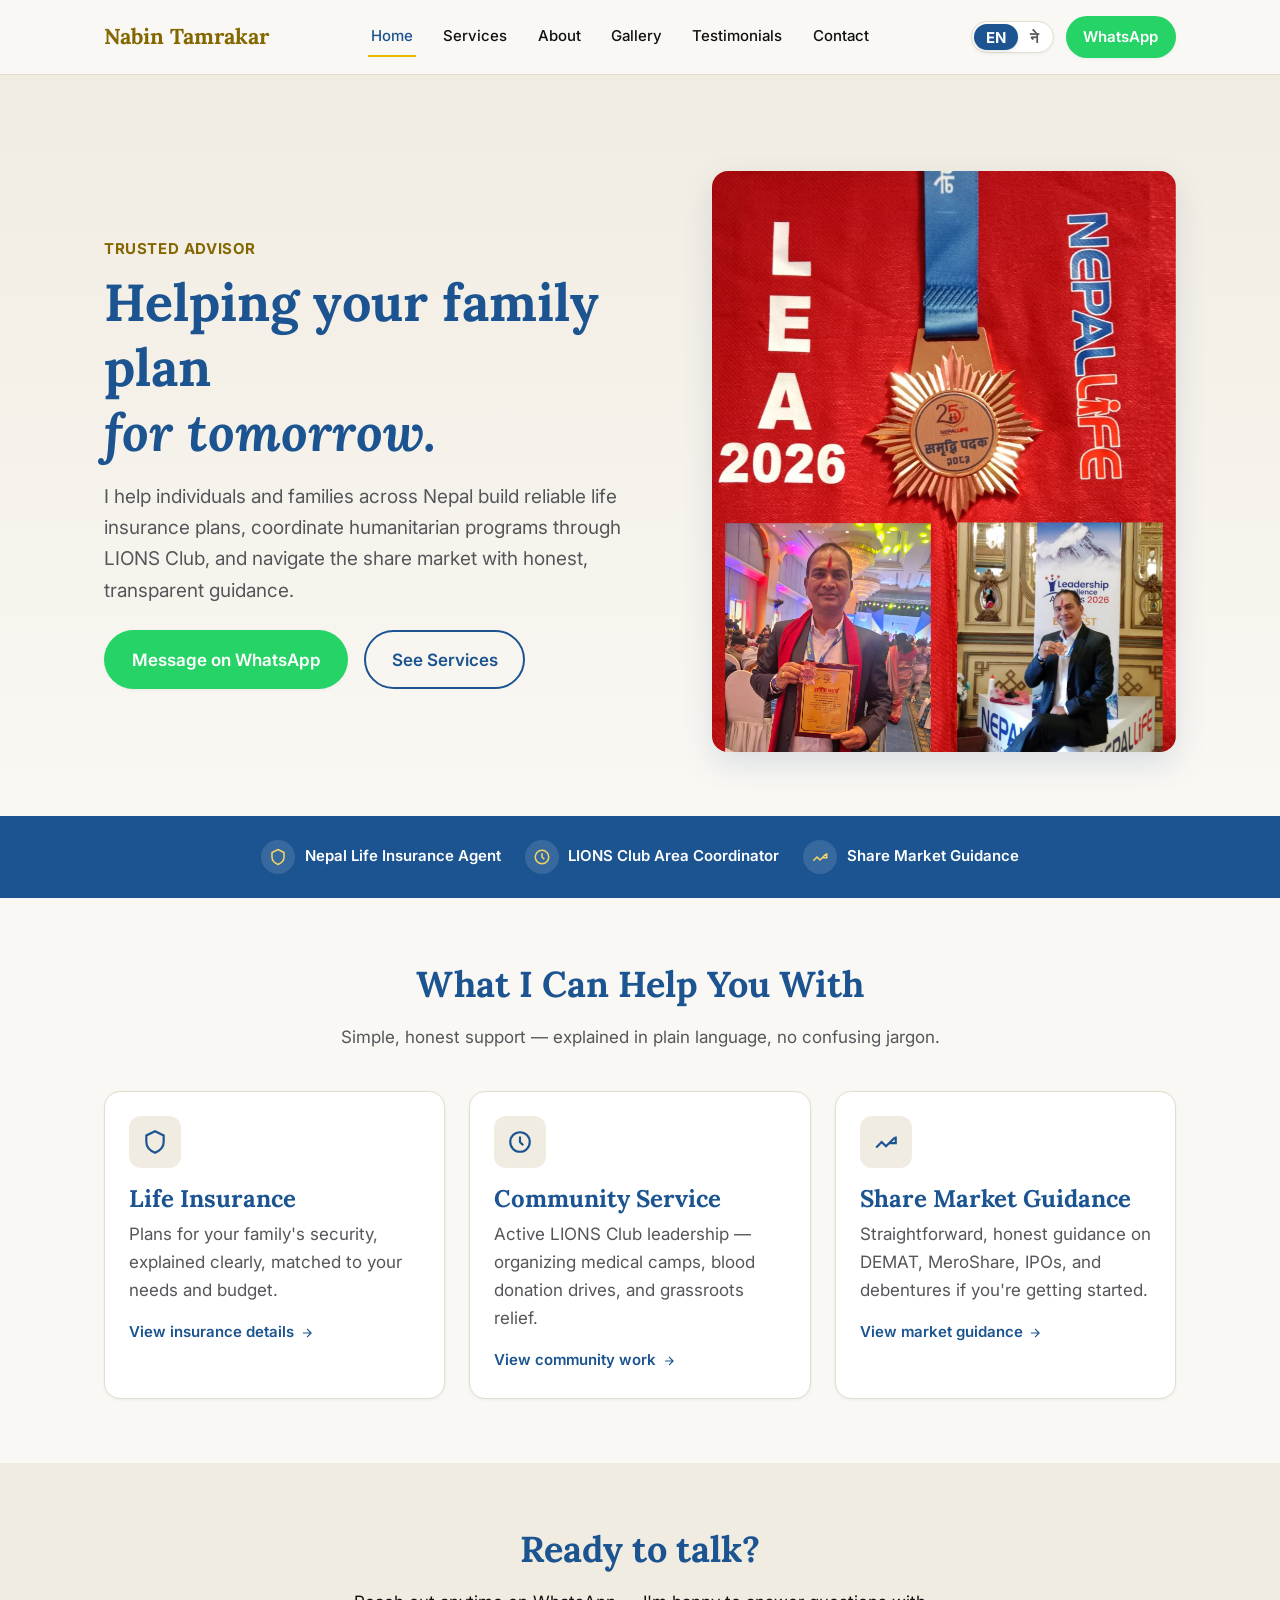
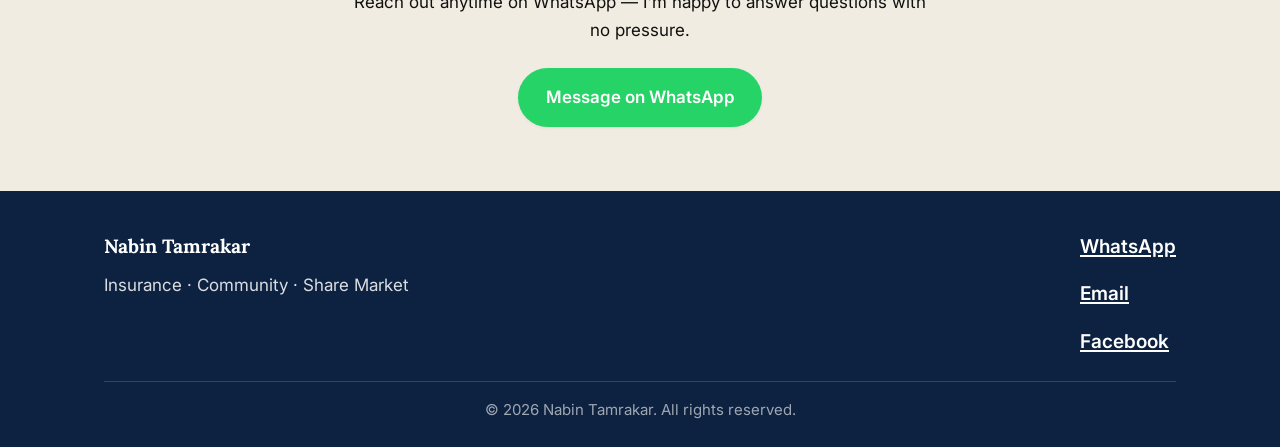
==== commit 5c8e2349: "refactor(content): convert profiles to first person and connect service deep-links" ====
--- a/index.html
+++ b/index.html
@@ -38,9 +38,9 @@
         <li><a href="contact.html"><span data-lang="en">Contact</span><span data-lang="ne">सम्पर्क</span></a></li>
       </ul>
       <div class="nav-actions">
-        <div class="lang-toggle" role="group" aria-label="Language selection">
-          <button type="button" class="lang-btn" data-lang-btn="en" aria-label="Switch to English">EN</button>
-          <button type="button" class="lang-btn" data-lang-btn="ne" aria-label="नेपालीमा हेर्नुहोस्">ने</button>
+        <div class="lang-toggle" role="group" aria-label="Language selection" title="Toggle language (Press 'L')">
+          <button type="button" class="lang-btn" data-lang-btn="en" aria-label="Switch to English (Press 'L')">EN</button>
+          <button type="button" class="lang-btn" data-lang-btn="ne" aria-label="नेपालीमा हेर्नुहोस् (Press 'L')">ने</button>
         </div>
         <a class="nav-cta" href="https://wa.me/9779842649491" target="_blank" rel="noopener">WhatsApp</a>
       </div>
@@ -60,13 +60,13 @@
             <span data-lang="ne">तपाईंको परिवारको सुरक्षित भविष्यको<br /><em>सही योजना।</em></span>
           </h1>
           <p class="hero-desc">
-            <span data-lang="en">Nabin Tamrakar helps people across all walks of life with life insurance planning, community support through LIONS Club, and honest share market guidance.</span>
-            <span data-lang="ne">नविन ताम्राकारले जीवन बीमा योजना, लायन्स क्लबमार्फत सामाजिक सेवा, र सेयर बजारसम्बन्धी सरल र स्पष्ट मार्गदर्शन प्रदान गर्दै आउनुभएको छ।</span>
+            <span data-lang="en">I help individuals and families across Nepal build reliable life insurance plans, coordinate humanitarian programs through LIONS Club, and navigate the share market with honest, transparent guidance.</span>
+            <span data-lang="ne">म जीवन बीमा योजना, LIONS Club मार्फत सामाजिक सेवा, र सेयर बजारसम्बन्धी सरल, व्यावहारिक र इमानदार मार्गदर्शन प्रदान गर्दछु।</span>
           </p>
           <div class="hero-actions">
             <a href="https://wa.me/9779842649491" class="btn btn-primary" target="_blank" rel="noopener">
               <span data-lang="en">Message on WhatsApp</span>
-              <span data-lang="ne">ह्वाट्सएपमा कुरा गर्नुहोस्</span>
+              <span data-lang="ne">WhatsApp मा कुरा गर्नुहोस्</span>
             </a>
             <a href="services.html" class="btn btn-outline">
               <span data-lang="en">See Services</span>
@@ -82,21 +82,21 @@
 
     <div class="trust-strip">
       <div class="container">
-        <div class="trust-chip">
+        <a href="services.html#life-insurance" class="trust-chip">
           <span class="chip-icon"><svg viewBox="0 0 24 24" fill="none" stroke="currentColor" stroke-width="2"><path d="M12 2l8 4v6c0 5-3.5 8-8 10-4.5-2-8-5-8-10V6l8-4z"/></svg></span>
-          <span data-lang="en">Nepal Life Insurance</span>
-          <span data-lang="ne">नेपाल लाईफ इन्स्योरेन्स</span>
-        </div>
-        <div class="trust-chip">
+          <span data-lang="en">Nepal Life Insurance Agent</span>
+          <span data-lang="ne">Nepal Life Insurance अभिकर्ता</span>
+        </a>
+        <a href="services.html#lions-club" class="trust-chip">
           <span class="chip-icon"><svg viewBox="0 0 24 24" fill="none" stroke="currentColor" stroke-width="2"><circle cx="12" cy="12" r="9"/><path d="M12 7v5l3 3"/></svg></span>
           <span data-lang="en">LIONS Club Area Coordinator</span>
-          <span data-lang="ne">लायन्स क्लब एरिया संयोजक</span>
-        </div>
-        <div class="trust-chip">
+          <span data-lang="ne">LIONS Club Area Coordinator</span>
+        </a>
+        <a href="services.html#share-market" class="trust-chip">
           <span class="chip-icon"><svg viewBox="0 0 24 24" fill="none" stroke="currentColor" stroke-width="2"><path d="M3 17l5-5 4 4 8-8M21 7v6h-6"/></svg></span>
           <span data-lang="en">Share Market Guidance</span>
           <span data-lang="ne">सेयर बजार सहजीकरण</span>
-        </div>
+        </a>
       </div>
     </div>
 
@@ -123,6 +123,11 @@
               <span data-lang="en">Plans for your family's security, explained clearly, matched to your needs and budget.</span>
               <span data-lang="ne">तपाईंको आवश्यकता र आम्दानी अनुसार परिवारको भविष्य सुरक्षित गर्ने बीमा योजनाहरू।</span>
             </p>
+            <a href="services.html#life-insurance" class="card-link">
+              <span data-lang="en">View insurance details</span>
+              <span data-lang="ne">बीमा विवरण हेर्नुहोस्</span>
+              <svg viewBox="0 0 24 24" fill="none" stroke="currentColor" stroke-width="2"><path d="M5 12h14M12 5l7 7-7 7"/></svg>
+            </a>
           </div>
           <div class="card">
             <div class="card-icon"><svg viewBox="0 0 24 24" fill="none" stroke="currentColor" stroke-width="2"><circle cx="12" cy="12" r="9"/><path d="M12 7v5l3 3"/></svg></div>
@@ -131,9 +136,14 @@
               <span data-lang="ne">सामाजिक सेवा</span>
             </h3>
             <p>
-              <span data-lang="en">Active LIONS Club member — supporting community programs and those in need.</span>
-              <span data-lang="ne">लायन्स क्लबमार्फत रक्तदान, स्वास्थ्य शिविर र प्रत्यक्ष मानवीय सहयोग कार्यक्रम।</span>
+              <span data-lang="en">Active LIONS Club leadership — organizing medical camps, blood donation drives, and grassroots relief.</span>
+              <span data-lang="ne">LIONS Club मार्फत रक्तदान, स्वास्थ्य शिविर र प्रत्यक्ष मानवीय सहयोग कार्यक्रम।</span>
             </p>
+            <a href="services.html#lions-club" class="card-link">
+              <span data-lang="en">View community work</span>
+              <span data-lang="ne">सामाजिक कार्य हेर्नुहोस्</span>
+              <svg viewBox="0 0 24 24" fill="none" stroke="currentColor" stroke-width="2"><path d="M5 12h14M12 5l7 7-7 7"/></svg>
+            </a>
           </div>
           <div class="card">
             <div class="card-icon"><svg viewBox="0 0 24 24" fill="none" stroke="currentColor" stroke-width="2"><path d="M3 17l5-5 4 4 8-8M21 7v6h-6"/></svg></div>
@@ -142,9 +152,14 @@
               <span data-lang="ne">सेयर बजार मार्गदर्शन</span>
             </h3>
             <p>
-              <span data-lang="en">Straightforward, honest guidance if you're thinking about investing.</span>
-              <span data-lang="ne">डिम्याट, मेरोसेयर, आईपीओ, डिबेन्चर लगायत प्राथमिक बजारमा लगानी सुरु गर्न पूर्ण सहयोग।</span>
+              <span data-lang="en">Straightforward, honest guidance on DEMAT, MeroShare, IPOs, and debentures if you're getting started.</span>
+              <span data-lang="ne">DEMAT, MeroShare, IPO, Debentures लगायत प्राथमिक बजारमा लगानी सुरु गर्न पूर्ण सहयोग।</span>
             </p>
+            <a href="services.html#share-market" class="card-link">
+              <span data-lang="en">View market guidance</span>
+              <span data-lang="ne">मार्गदर्शन हेर्नुहोस्</span>
+              <svg viewBox="0 0 24 24" fill="none" stroke="currentColor" stroke-width="2"><path d="M5 12h14M12 5l7 7-7 7"/></svg>
+            </a>
           </div>
         </div>
       </div>
@@ -158,11 +173,11 @@
         </h2>
         <p style="max-width:52ch; margin:0 auto var(--space-3);">
           <span data-lang="en">Reach out anytime on WhatsApp — I'm happy to answer questions with no pressure.</span>
-          <span data-lang="ne">कुनै पनि बेला ह्वाट्सएपमा सम्पर्क गर्न सक्नुहुन्छ — म खुशीसाथ तपाईंका जिज्ञासा समाधान गर्नेछु।</span>
+          <span data-lang="ne">कुनै पनि बेला WhatsApp मा सम्पर्क गर्न सक्नुहुन्छ — म खुशीसाथ तपाईंका जिज्ञासा समाधान गर्नेछु।</span>
         </p>
         <a href="https://wa.me/9779842649491" class="btn btn-primary" target="_blank" rel="noopener">
           <span data-lang="en">Message on WhatsApp</span>
-          <span data-lang="ne">ह्वाट्सएपमा कुरा गर्नुहोस्</span>
+          <span data-lang="ne">WhatsApp मा कुरा गर्नुहोस्</span>
         </a>
       </div>
     </section>
@@ -194,7 +209,7 @@
   <div class="mobile-cta-bar">
     <a href="https://wa.me/9779842649491" class="btn btn-primary" target="_blank" rel="noopener">
       <span data-lang="en">Message on WhatsApp</span>
-      <span data-lang="ne">ह्वाट्सएपमा कुरा गर्नुहोस्</span>
+      <span data-lang="ne">WhatsApp मा कुरा गर्नुहोस्</span>
     </a>
   </div>
 
--- a/assets/css/base.css
+++ b/assets/css/base.css
@@ -1,5 +1,5 @@
 *, *::before, *::after { box-sizing: border-box; }
-html { scroll-behavior: smooth; -webkit-text-size-adjust: 100%; }
+html { scroll-behavior: smooth; -webkit-text-size-adjust: 100%; overflow-x: clip; }
 
 body {
   margin: 0;
@@ -9,6 +9,7 @@
   color: var(--color-ink);
   background: var(--color-paper);
   -webkit-font-smoothing: antialiased;
+  overflow-x: clip;
 }
 
 img, svg { max-width: 100%; display: block; }
--- a/assets/css/components.css
+++ b/assets/css/components.css
@@ -1,4 +1,4 @@
-/* ---------- Nav ---------- */
+/* ---------- Nav (Mobile-First) ---------- */
 .site-nav {
   position: sticky; top: 0; z-index: 100;
   background: rgba(250, 248, 244, 0.94);
@@ -15,23 +15,48 @@
   font-weight: 700; font-size: 1.35rem;
   color: var(--color-navy); text-decoration: none;
   display: flex; align-items: center; gap: 0.5rem;
+  order: 1;
 }
 .nav-logo span { color: var(--color-gold-text); }
+
+/* Mobile default: collapsible drawer */
 .nav-links {
-  list-style: none; display: flex; gap: var(--space-3);
-  margin: 0; padding: 0; flex-wrap: wrap;
-}
+  list-style: none;
+  display: none;
+  position: absolute; left: 0; right: 0; top: 100%;
+  background: var(--color-paper);
+  flex-direction: column; gap: 0;
+  margin: 0; padding: 0;
+  border-bottom: 1px solid var(--color-border);
+  box-shadow: var(--shadow-md);
+}
+.nav-links.open { display: flex; }
+.nav-links li { width: 100%; }
 .nav-links a {
+  display: block;
   text-decoration: none; color: var(--color-ink);
   font-weight: 500; font-size: var(--fs-small);
-  padding: 0.4rem 0.2rem; border-bottom: 2px solid transparent;
+  padding: var(--space-2) var(--space-3);
+  border-bottom: 2px solid transparent;
   transition: border-color var(--dur) var(--ease), color var(--dur) var(--ease);
 }
 .nav-links a:hover, .nav-links a.active { color: var(--color-navy); border-color: var(--color-gold); }
-.nav-toggle { display: none; }
-
+
+.nav-toggle {
+  display: inline-flex; align-items: center; justify-content: center;
+  width: 44px; height: 44px; border: none; background: none;
+  cursor: pointer; color: var(--color-navy);
+  order: 3; flex-shrink: 0;
+}
+.nav-toggle svg { width: 26px; height: 26px; }
+
+.nav-actions {
+  display: flex; align-items: center; gap: 0.75rem;
+  order: 2; margin-left: auto;
+}
+/* Hidden on mobile because .mobile-cta-bar provides sticky bottom WhatsApp CTA */
 .nav-cta {
-  display: inline-flex; align-items: center; gap: 0.4rem;
+  display: none; align-items: center; gap: 0.4rem;
   background: var(--color-whatsapp); color: #fff;
   padding: 0.55rem 1.1rem; border-radius: 999px;
   font-weight: 600; font-size: var(--fs-small);
@@ -40,26 +65,30 @@
   transition: transform var(--dur) var(--ease), box-shadow var(--dur) var(--ease);
 }
 .nav-cta:hover { transform: translateY(-1px); box-shadow: var(--shadow-md); }
-.nav-actions { display: flex; align-items: center; gap: 0.75rem; }
-
-@media (max-width: 780px) {
+
+@media (min-width: 781px) {
+  .nav-toggle { display: none; }
   .nav-links {
-    display: none;
-    position: absolute; left: 0; right: 0; top: 100%;
-    background: var(--color-paper);
-    flex-direction: column; gap: 0;
-    border-bottom: 1px solid var(--color-border);
-    box-shadow: var(--shadow-md);
-  }
-  .nav-links.open { display: flex; }
-  .nav-links li { width: 100%; }
-  .nav-links a { display: block; padding: var(--space-2) var(--space-3); }
-  .nav-toggle {
-    display: inline-flex; align-items: center; justify-content: center;
-    width: 44px; height: 44px; border: none; background: none;
-    cursor: pointer; color: var(--color-navy);
-  }
-  .nav-toggle svg { width: 26px; height: 26px; }
+    display: flex;
+    position: static;
+    background: transparent;
+    flex-direction: row;
+    gap: var(--space-3);
+    flex-wrap: wrap;
+    border-bottom: none;
+    box-shadow: none;
+    order: 2;
+  }
+  .nav-links li { width: auto; }
+  .nav-links a {
+    display: inline-block;
+    padding: 0.4rem 0.2rem;
+  }
+  .nav-actions {
+    order: 3;
+    margin-left: 0;
+  }
+  .nav-cta { display: inline-flex; }
 }
 
 /* ---------- Buttons ---------- */
@@ -76,12 +105,21 @@
 .btn-outline { background: transparent; border-color: var(--color-navy); color: var(--color-navy); }
 .btn-outline:hover { background: var(--color-navy); color: #fff; }
 
-/* ---------- Hero ---------- */
+/* ---------- Hero & About Split Lead (Mobile-First) ---------- */
 .hero {
   padding: var(--space-6) 0 var(--space-5);
   background: linear-gradient(180deg, var(--color-paper-alt) 0%, var(--color-paper) 100%);
 }
-.hero .container { display: grid; gap: var(--space-4); grid-template-columns: 1.1fr 0.9fr; align-items: center; }
+.hero .container {
+  display: grid; gap: var(--space-4);
+  grid-template-columns: 1fr;
+  align-items: center;
+}
+.about-lead-grid {
+  display: grid; gap: var(--space-4);
+  grid-template-columns: 1fr;
+  align-items: start;
+}
 .hero-eyebrow {
   display: inline-block; font-size: var(--fs-small); font-weight: 700;
   letter-spacing: 0.04em; text-transform: uppercase; color: var(--color-gold-text);
@@ -92,12 +130,14 @@
 .hero-photo {
   border-radius: var(--radius-lg); overflow: hidden; box-shadow: var(--shadow-lg);
   aspect-ratio: 4/5; background: var(--color-paper-alt);
+  max-width: 320px; width: 100%; margin: 0 auto;
 }
 .hero-photo img { width: 100%; height: 100%; object-fit: cover; }
 
-@media (max-width: 860px) {
-  .hero .container { grid-template-columns: 1fr; }
-  .hero-photo { max-width: 320px; margin: 0 auto; }
+@media (min-width: 861px) {
+  .hero .container { grid-template-columns: 1.1fr 0.9fr; }
+  .about-lead-grid { grid-template-columns: 1fr 1.3fr; }
+  .hero-photo { max-width: none; margin: 0; }
 }
 
 /* ---------- Trust strip (signature element) ---------- */
@@ -109,6 +149,12 @@
 .trust-chip {
   display: flex; align-items: center; gap: 0.6rem;
   color: #fff; font-size: var(--fs-small); font-weight: 600;
+  text-decoration: none;
+  transition: opacity var(--dur) var(--ease), transform var(--dur) var(--ease);
+}
+a.trust-chip:hover {
+  opacity: 0.92;
+  transform: translateY(-1px);
 }
 .trust-chip .chip-icon {
   width: 34px; height: 34px; border-radius: 50%;
@@ -123,26 +169,100 @@
 .section-head { text-align: center; max-width: 640px; margin: 0 auto var(--space-4); }
 .section-head p { color: var(--color-ink-soft); }
 
-/* ---------- Card grid ---------- */
+/* ---------- Card grid & Container-Aware Service Cards ---------- */
 .grid { display: grid; gap: var(--space-3); }
-.grid-3 { grid-template-columns: repeat(3, 1fr); }
-.grid-2 { grid-template-columns: repeat(2, 1fr); }
-@media (max-width: 860px) { .grid-3, .grid-2 { grid-template-columns: 1fr; } }
+.grid-3, .grid-2 { grid-template-columns: 1fr; }
+
+@media (min-width: 861px) {
+  .grid-2 { grid-template-columns: repeat(2, 1fr); }
+  .grid-3 { grid-template-columns: repeat(3, 1fr); }
+}
 
 .card {
   background: #fff; border: 1px solid var(--color-border);
   border-radius: var(--radius-lg); padding: var(--space-3);
   box-shadow: var(--shadow-sm);
+  transition: transform var(--dur) var(--ease), box-shadow var(--dur) var(--ease), border-color var(--dur) var(--ease);
+}
+.card:hover {
+  box-shadow: var(--shadow-md);
+  border-color: rgba(27, 84, 144, 0.2);
+}
+.card-link {
+  display: inline-flex;
+  align-items: center;
+  gap: 0.35rem;
+  margin-top: var(--space-2);
+  font-size: var(--fs-small);
+  font-weight: 600;
+  color: var(--color-navy);
+  text-decoration: none;
+}
+.card-link:hover {
+  color: var(--color-gold-text);
+  text-decoration: underline;
+}
+.card-link svg {
+  width: 14px;
+  height: 14px;
+  transition: transform var(--dur) var(--ease);
+}
+.card-link:hover svg {
+  transform: translateX(3px);
 }
 .card-icon {
   width: 52px; height: 52px; border-radius: 12px;
   background: var(--color-paper-alt); color: var(--color-navy);
   display: flex; align-items: center; justify-content: center;
   margin-bottom: var(--space-2);
+  flex-shrink: 0;
 }
 .card-icon svg { width: 26px; height: 26px; }
 .card h3 { margin-bottom: 0.4rem; }
 .card p { color: var(--color-ink-soft); margin-bottom: 0; }
+
+
+/* Size-aware service cards (Mobile-First + @container query) */
+.service-card-list {
+  gap: var(--space-4);
+  container-type: inline-size;
+}
+.service-card {
+  display: grid;
+  grid-template-columns: 1fr;
+  gap: var(--space-2);
+  align-items: start;
+}
+.service-card .card-icon { margin-bottom: 0; }
+.service-list {
+  margin-top: var(--space-2);
+  color: var(--color-ink-soft);
+  display: flex;
+  flex-direction: column;
+  gap: 0.35rem;
+}
+
+@media (min-width: 540px) {
+  .service-card {
+    grid-template-columns: 60px 1fr;
+    gap: var(--space-3);
+  }
+}
+
+@supports (container-type: inline-size) {
+  @media (min-width: 540px) {
+    .service-card {
+      grid-template-columns: 1fr;
+      gap: var(--space-2);
+    }
+  }
+  @container (min-width: 480px) {
+    .service-card {
+      grid-template-columns: 60px 1fr;
+      gap: var(--space-3);
+    }
+  }
+}
 
 /* ---------- Testimonial ---------- */
 .testimonial {
@@ -154,10 +274,10 @@
 .testimonial-name { font-weight: 700; color: var(--color-navy); font-style: normal; margin-top: var(--space-1); }
 .testimonial-name span { display: block; font-weight: 400; font-size: var(--fs-small); color: var(--color-ink-soft); }
 
-/* ---------- Gallery ---------- */
+/* ---------- Gallery (Mobile-First) ---------- */
 .gallery-grid {
   display: grid; gap: var(--space-2);
-  grid-template-columns: repeat(3, 1fr);
+  grid-template-columns: repeat(2, 1fr);
 }
 .gallery-grid img, .gallery-grid .gallery-ph {
   border-radius: var(--radius); aspect-ratio: 1/1; object-fit: cover;
@@ -167,11 +287,15 @@
   display: flex; align-items: center; justify-content: center;
   background: var(--color-paper-alt); color: var(--color-ink-soft); font-size: var(--fs-small);
 }
-@media (max-width: 640px) { .gallery-grid { grid-template-columns: repeat(2, 1fr); } }
-
-/* ---------- Contact ---------- */
-.contact-grid { display: grid; gap: var(--space-4); grid-template-columns: 1fr 1fr; }
-@media (max-width: 860px) { .contact-grid { grid-template-columns: 1fr; } }
+@media (min-width: 641px) {
+  .gallery-grid { grid-template-columns: repeat(3, 1fr); }
+}
+
+/* ---------- Contact (Mobile-First) ---------- */
+.contact-grid { display: grid; gap: var(--space-4); grid-template-columns: 1fr; }
+@media (min-width: 861px) {
+  .contact-grid { grid-template-columns: 1fr 1fr; }
+}
 .contact-list { list-style: none; padding: 0; margin: 0; display: flex; flex-direction: column; gap: var(--space-2); }
 .contact-list li { display: flex; align-items: center; gap: var(--space-2); font-size: var(--fs-body-lg); }
 .contact-list .chip-icon {
@@ -179,7 +303,7 @@
   background: var(--color-paper-alt); color: var(--color-navy);
   display: flex; align-items: center; justify-content: center;
 }
-.contact-list a { font-weight: 600; }
+.contact-list a { font-weight: 600; overflow-wrap: anywhere; }
 
 form.contact-form { display: flex; flex-direction: column; gap: var(--space-2); position: relative; }
 .contact-form label { font-weight: 600; font-size: var(--fs-small); margin-bottom: 0.3rem; display: block; }
@@ -241,18 +365,21 @@
   font-size: var(--fs-small); text-align: center; color: rgba(255,255,255,0.6);
 }
 
-/* ---------- Sticky mobile WhatsApp bar ---------- */
+/* ---------- Sticky mobile WhatsApp bar (Mobile-First + Safe Area Insets) ---------- */
+body {
+  padding-bottom: calc(76px + env(safe-area-inset-bottom, 0px));
+}
 .mobile-cta-bar {
-  display: none;
+  display: block;
   position: fixed; bottom: 0; left: 0; right: 0; z-index: 200;
   background: #fff; border-top: 1px solid var(--color-border);
-  padding: var(--space-1) var(--space-2);
+  padding: var(--space-1) var(--space-2) calc(var(--space-1) + env(safe-area-inset-bottom, 0px));
   box-shadow: 0 -4px 16px rgba(0,0,0,0.08);
 }
 .mobile-cta-bar .btn { width: 100%; }
-@media (max-width: 780px) {
-  .mobile-cta-bar { display: block; }
-  body { padding-bottom: 76px; }
+@media (min-width: 781px) {
+  .mobile-cta-bar { display: none; }
+  body { padding-bottom: 0; }
 }
 
 /* ---------- Lang toggle ---------- */
@@ -305,7 +432,7 @@
 html[lang="ne"] span[data-lang="ne"] { display: inline; }
 html[lang="ne"] span[data-lang="ne"].block { display: block; }
 
-/* ---------- Verified Credential Banner & Modal Dialog ---------- */
+/* ---------- Verified Credential Banner & Modal Dialog (Mobile-First) ---------- */
 .credential-banner {
   background: var(--color-paper-alt);
   border: 1px solid var(--color-border);
@@ -313,7 +440,8 @@
   border-radius: var(--radius);
   padding: var(--space-3);
   display: flex;
-  align-items: center;
+  flex-direction: column;
+  align-items: stretch;
   justify-content: space-between;
   gap: var(--space-3);
   box-shadow: var(--shadow-sm);
@@ -356,13 +484,16 @@
 .credential-action {
   flex-shrink: 0;
 }
-@media (max-width: 680px) {
+.credential-action .btn {
+  width: 100%;
+}
+@media (min-width: 681px) {
   .credential-banner {
-    flex-direction: column;
-    align-items: stretch;
+    flex-direction: row;
+    align-items: center;
   }
   .credential-action .btn {
-    width: 100%;
+    width: auto;
   }
 }
 
@@ -385,6 +516,7 @@
 .dialog-content {
   padding: var(--space-3);
   max-height: 85vh;
+  max-height: 85dvh;
   overflow-y: auto;
 }
 .dialog-header {
@@ -431,6 +563,7 @@
   text-align: left;
   border-bottom: 1px solid var(--color-border);
   vertical-align: top;
+  overflow-wrap: anywhere;
 }
 .license-meta-table th {
   background: var(--color-paper-alt);
@@ -470,7 +603,7 @@
 }
 .license-watermark {
   font-family: var(--font-display);
-  font-size: clamp(1.4rem, 4vw, 2.4rem);
+  font-size: clamp(1.1rem, 4vw, 2.4rem);
   font-weight: 700;
   color: rgba(27, 84, 144, 0.14);
   text-transform: uppercase;
@@ -489,5 +622,3 @@
   padding-top: var(--space-2);
   margin-top: var(--space-2);
 }
-
-
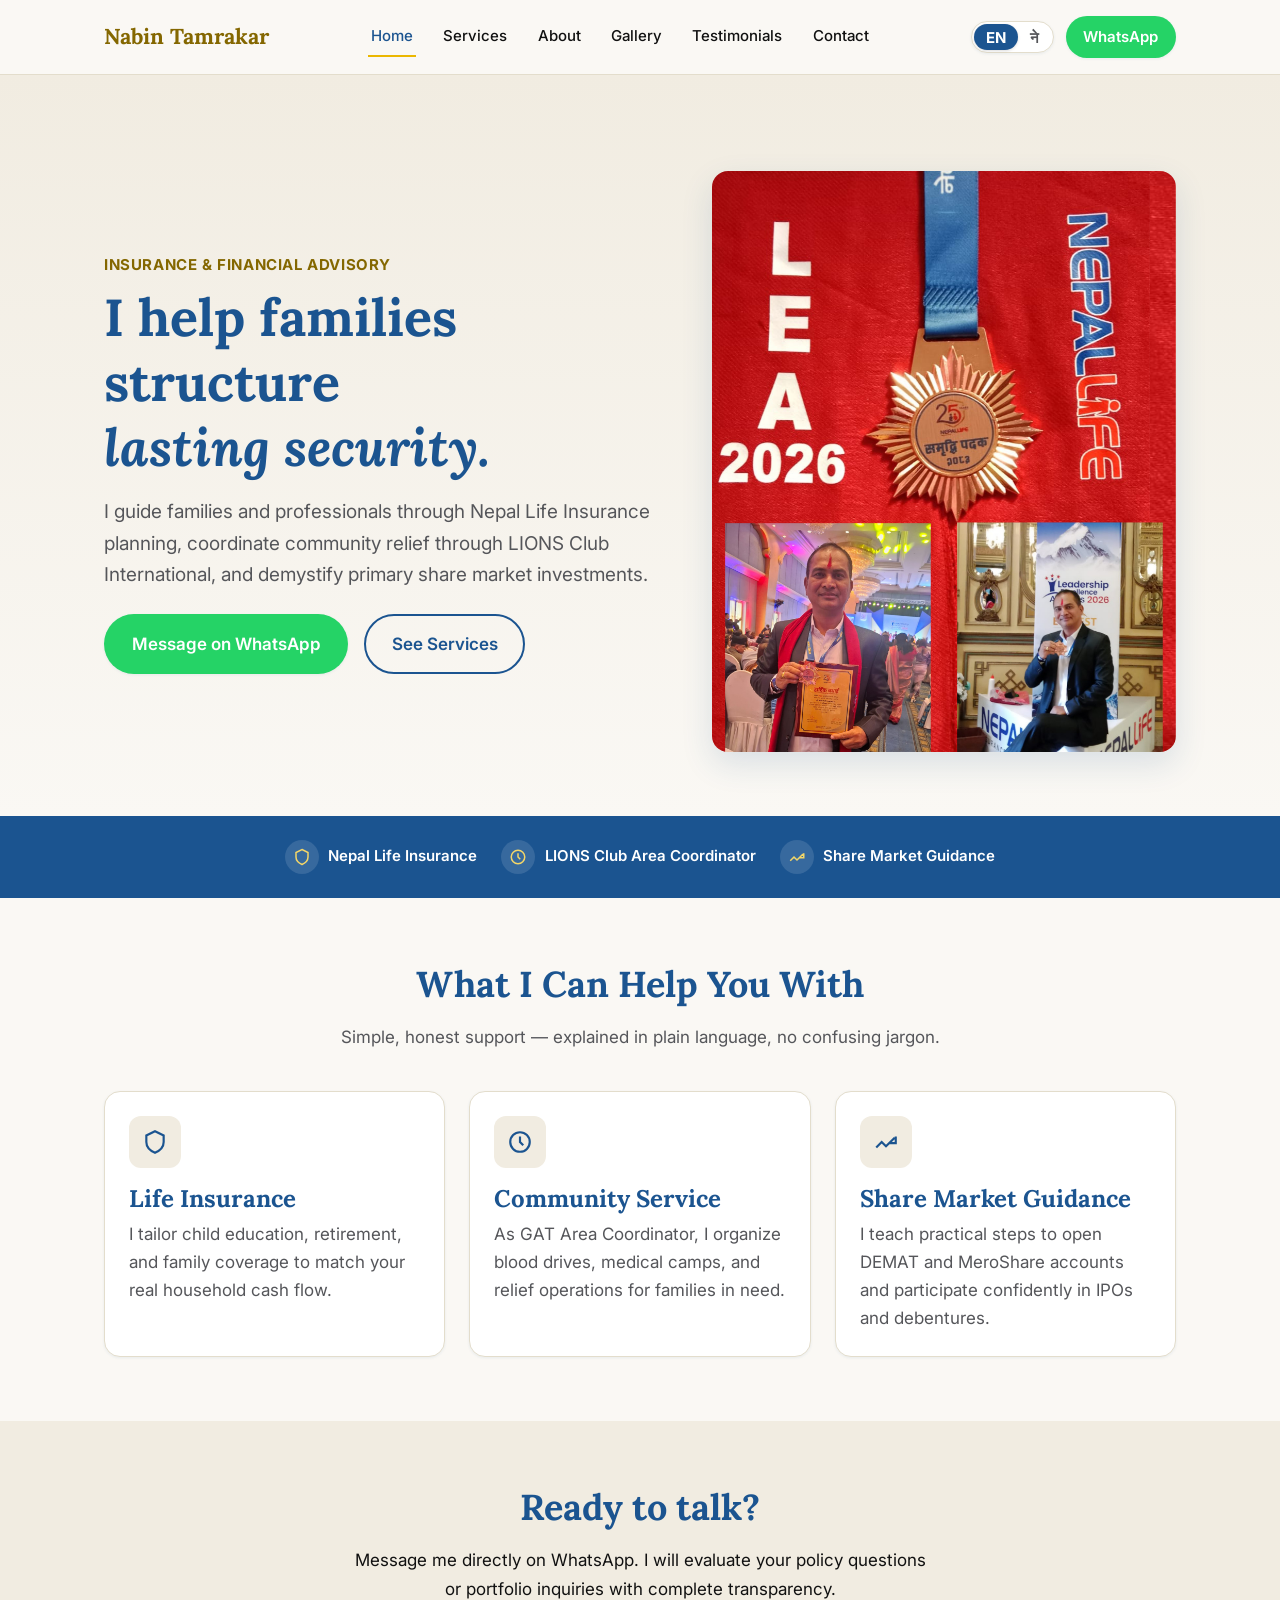
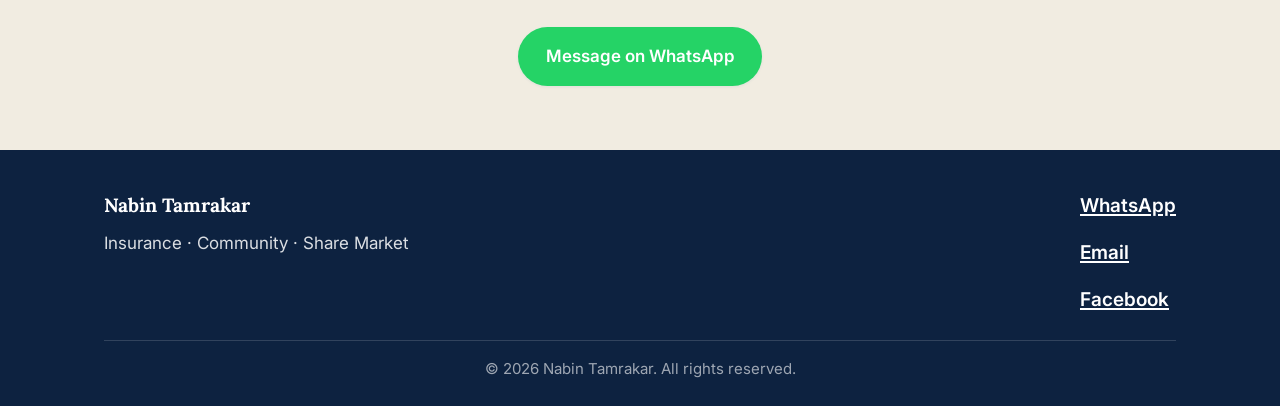
==== commit 2e5f6ba8: "refactor(copy): rewrite site in active first-person voice as Nabin Tamrakar" ====
--- a/index.html
+++ b/index.html
@@ -3,12 +3,12 @@
 <head>
   <meta charset="UTF-8" />
   <meta name="viewport" content="width=device-width, initial-scale=1.0, viewport-fit=cover" />
-  <title>Nabin Tamrakar | Insurance, LIONS Club &amp; Share Market Advisor</title>
-  <meta name="description" content="Nabin Tamrakar — Nepal Life Insurance agent, LIONS Club member, and share market guidance. Trusted help for your family, community, and financial future." />
+  <title>Nabin Tamrakar | Insurance, LIONS Club &amp; Share Market Guidance</title>
+  <meta name="description" content="Nabin Tamrakar — Licensed Nepal Life Insurance agent, LIONS Club coordinator, and share market mentor. Direct, grounded guidance for your family and finances." />
   <link rel="canonical" href="https://nabintmr.github.io/" />
   <meta property="og:type" content="website" />
-  <meta property="og:title" content="Nabin Tamrakar | Insurance, LIONS Club & Share Market Advisor" />
-  <meta property="og:description" content="Trusted help with life insurance, community service, and share market guidance." />
+  <meta property="og:title" content="Nabin Tamrakar | Insurance, LIONS Club & Share Market Guidance" />
+  <meta property="og:description" content="Direct, grounded guidance on life insurance, community service, and capital markets." />
   <meta property="og:url" content="https://nabintmr.github.io/" />
   <link rel="preconnect" href="https://fonts.googleapis.com">
   <link rel="preconnect" href="https://fonts.gstatic.com" crossorigin>
@@ -52,16 +52,16 @@
       <div class="container">
         <div>
           <span class="hero-eyebrow">
-            <span data-lang="en">Trusted Advisor</span>
-            <span data-lang="ne">विश्वासिलो सल्लाहकार</span>
+            <span data-lang="en">Insurance &amp; Financial Advisory</span>
+            <span data-lang="ne">बीमा तथा वित्तीय परामर्श</span>
           </span>
           <h1>
-            <span data-lang="en">Helping your family plan<br /><em>for tomorrow.</em></span>
-            <span data-lang="ne">तपाईंको परिवारको सुरक्षित भविष्यको<br /><em>सही योजना।</em></span>
+            <span data-lang="en">I help families structure<br /><em>lasting security.</em></span>
+            <span data-lang="ne">तपाईंको परिवारको दीर्घकालीन सुरक्षाका लागि<br /><em>म प्रत्यक्ष सहजीकरण गर्छु।</em></span>
           </h1>
           <p class="hero-desc">
-            <span data-lang="en">I help individuals and families across Nepal build reliable life insurance plans, coordinate humanitarian programs through LIONS Club, and navigate the share market with honest, transparent guidance.</span>
-            <span data-lang="ne">म जीवन बीमा योजना, LIONS Club मार्फत सामाजिक सेवा, र सेयर बजारसम्बन्धी सरल, व्यावहारिक र इमानदार मार्गदर्शन प्रदान गर्दछु।</span>
+            <span data-lang="en">I guide families and professionals through Nepal Life Insurance planning, coordinate community relief through LIONS Club International, and demystify primary share market investments.</span>
+            <span data-lang="ne">म नेपाल लाइफ इन्स्योरेन्सका उपयुक्त योजना, LIONS Club मार्फत सामाजिक सेवा, र सेयर बजारको प्राथमिक लगानीमा स्पष्ट र भरपर्दो मार्गदर्शन प्रदान गर्छु।</span>
           </p>
           <div class="hero-actions">
             <a href="https://wa.me/9779842649491" class="btn btn-primary" target="_blank" rel="noopener">
@@ -82,21 +82,21 @@
 
     <div class="trust-strip">
       <div class="container">
-        <a href="services.html#life-insurance" class="trust-chip">
+        <div class="trust-chip">
           <span class="chip-icon"><svg viewBox="0 0 24 24" fill="none" stroke="currentColor" stroke-width="2"><path d="M12 2l8 4v6c0 5-3.5 8-8 10-4.5-2-8-5-8-10V6l8-4z"/></svg></span>
-          <span data-lang="en">Nepal Life Insurance Agent</span>
-          <span data-lang="ne">Nepal Life Insurance अभिकर्ता</span>
-        </a>
-        <a href="services.html#lions-club" class="trust-chip">
+          <span data-lang="en">Nepal Life Insurance</span>
+          <span data-lang="ne">Nepal Life Insurance</span>
+        </div>
+        <div class="trust-chip">
           <span class="chip-icon"><svg viewBox="0 0 24 24" fill="none" stroke="currentColor" stroke-width="2"><circle cx="12" cy="12" r="9"/><path d="M12 7v5l3 3"/></svg></span>
           <span data-lang="en">LIONS Club Area Coordinator</span>
           <span data-lang="ne">LIONS Club Area Coordinator</span>
-        </a>
-        <a href="services.html#share-market" class="trust-chip">
+        </div>
+        <div class="trust-chip">
           <span class="chip-icon"><svg viewBox="0 0 24 24" fill="none" stroke="currentColor" stroke-width="2"><path d="M3 17l5-5 4 4 8-8M21 7v6h-6"/></svg></span>
           <span data-lang="en">Share Market Guidance</span>
           <span data-lang="ne">सेयर बजार सहजीकरण</span>
-        </a>
+        </div>
       </div>
     </div>
 
@@ -120,14 +120,9 @@
               <span data-lang="ne">जीवन बीमा</span>
             </h3>
             <p>
-              <span data-lang="en">Plans for your family's security, explained clearly, matched to your needs and budget.</span>
-              <span data-lang="ne">तपाईंको आवश्यकता र आम्दानी अनुसार परिवारको भविष्य सुरक्षित गर्ने बीमा योजनाहरू।</span>
+              <span data-lang="en">I tailor child education, retirement, and family coverage to match your real household cash flow.</span>
+              <span data-lang="ne">म तपाईंको वास्तविक पारिवारिक बजेट र आम्दानी अनुसार बाल शिक्षा, पेन्सन र जीवन सुरक्षा योजना तयार गर्छु।</span>
             </p>
-            <a href="services.html#life-insurance" class="card-link">
-              <span data-lang="en">View insurance details</span>
-              <span data-lang="ne">बीमा विवरण हेर्नुहोस्</span>
-              <svg viewBox="0 0 24 24" fill="none" stroke="currentColor" stroke-width="2"><path d="M5 12h14M12 5l7 7-7 7"/></svg>
-            </a>
           </div>
           <div class="card">
             <div class="card-icon"><svg viewBox="0 0 24 24" fill="none" stroke="currentColor" stroke-width="2"><circle cx="12" cy="12" r="9"/><path d="M12 7v5l3 3"/></svg></div>
@@ -136,14 +131,9 @@
               <span data-lang="ne">सामाजिक सेवा</span>
             </h3>
             <p>
-              <span data-lang="en">Active LIONS Club leadership — organizing medical camps, blood donation drives, and grassroots relief.</span>
-              <span data-lang="ne">LIONS Club मार्फत रक्तदान, स्वास्थ्य शिविर र प्रत्यक्ष मानवीय सहयोग कार्यक्रम।</span>
+              <span data-lang="en">As GAT Area Coordinator, I organize blood drives, medical camps, and relief operations for families in need.</span>
+              <span data-lang="ne">LIONS Club Area Coordinator को रूपमा म रक्तदान, स्वास्थ्य शिविर र विपद् राहत कार्यक्रमहरू प्रत्यक्ष संयोजन गर्छु।</span>
             </p>
-            <a href="services.html#lions-club" class="card-link">
-              <span data-lang="en">View community work</span>
-              <span data-lang="ne">सामाजिक कार्य हेर्नुहोस्</span>
-              <svg viewBox="0 0 24 24" fill="none" stroke="currentColor" stroke-width="2"><path d="M5 12h14M12 5l7 7-7 7"/></svg>
-            </a>
           </div>
           <div class="card">
             <div class="card-icon"><svg viewBox="0 0 24 24" fill="none" stroke="currentColor" stroke-width="2"><path d="M3 17l5-5 4 4 8-8M21 7v6h-6"/></svg></div>
@@ -152,14 +142,9 @@
               <span data-lang="ne">सेयर बजार मार्गदर्शन</span>
             </h3>
             <p>
-              <span data-lang="en">Straightforward, honest guidance on DEMAT, MeroShare, IPOs, and debentures if you're getting started.</span>
-              <span data-lang="ne">DEMAT, MeroShare, IPO, Debentures लगायत प्राथमिक बजारमा लगानी सुरु गर्न पूर्ण सहयोग।</span>
+              <span data-lang="en">I teach practical steps to open DEMAT and MeroShare accounts and participate confidently in IPOs and debentures.</span>
+              <span data-lang="ne">म नयाँ लगानीकर्तालाई DEMAT र MeroShare खोल्नेदेखि IPO तथा ऋणपत्रमा आवेदन गर्ने व्यावहारिक प्रक्रिया सिकाउँछु।</span>
             </p>
-            <a href="services.html#share-market" class="card-link">
-              <span data-lang="en">View market guidance</span>
-              <span data-lang="ne">मार्गदर्शन हेर्नुहोस्</span>
-              <svg viewBox="0 0 24 24" fill="none" stroke="currentColor" stroke-width="2"><path d="M5 12h14M12 5l7 7-7 7"/></svg>
-            </a>
           </div>
         </div>
       </div>
@@ -172,8 +157,8 @@
           <span data-lang="ne">कुराकानी गर्न तयार हुनुहुन्छ?</span>
         </h2>
         <p style="max-width:52ch; margin:0 auto var(--space-3);">
-          <span data-lang="en">Reach out anytime on WhatsApp — I'm happy to answer questions with no pressure.</span>
-          <span data-lang="ne">कुनै पनि बेला WhatsApp मा सम्पर्क गर्न सक्नुहुन्छ — म खुशीसाथ तपाईंका जिज्ञासा समाधान गर्नेछु।</span>
+          <span data-lang="en">Message me directly on WhatsApp. I will evaluate your policy questions or portfolio inquiries with complete transparency.</span>
+          <span data-lang="ne">मलाई सिधै WhatsApp मा सम्पर्क गर्नुहोस्। म तपाईंका बीमासम्बन्धी प्रश्न वा सेयर बजारका जिज्ञासामा स्पष्ट र इमानदार परामर्श दिनेछु।</span>
         </p>
         <a href="https://wa.me/9779842649491" class="btn btn-primary" target="_blank" rel="noopener">
           <span data-lang="en">Message on WhatsApp</span>
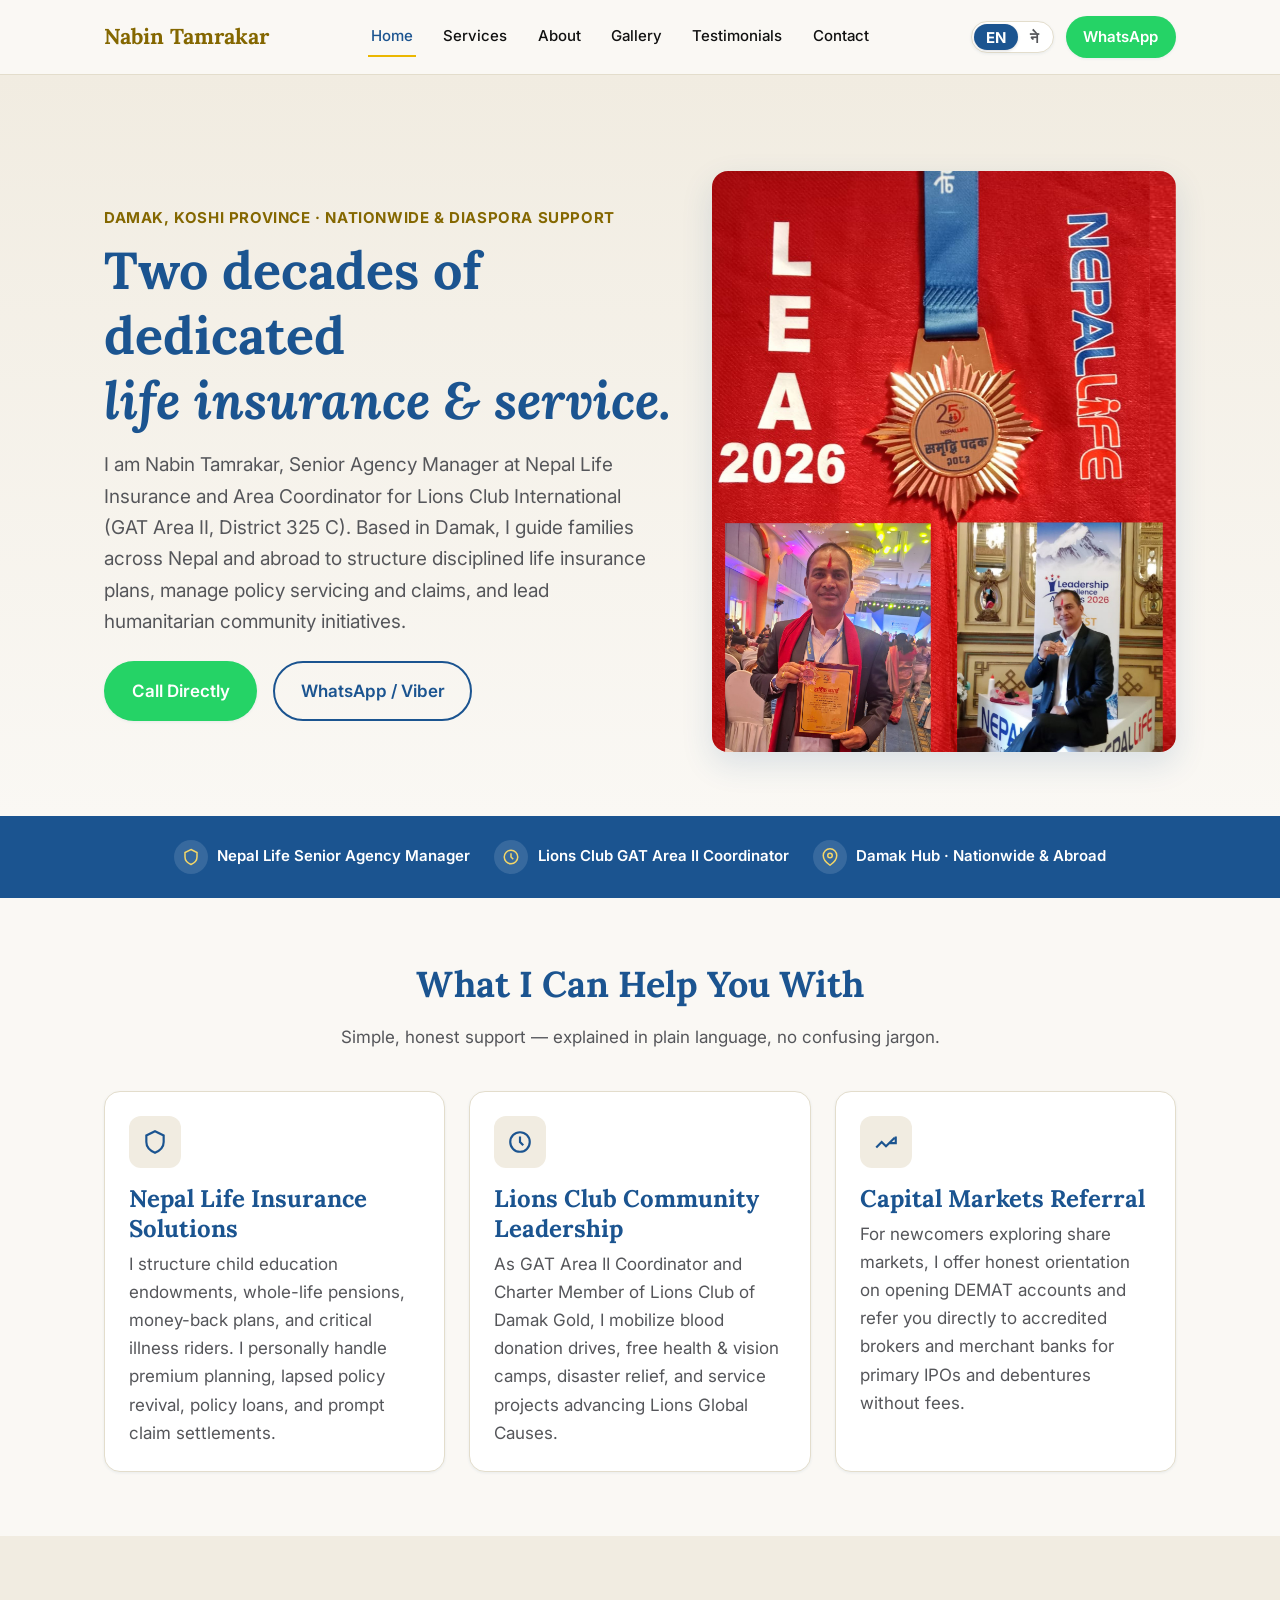
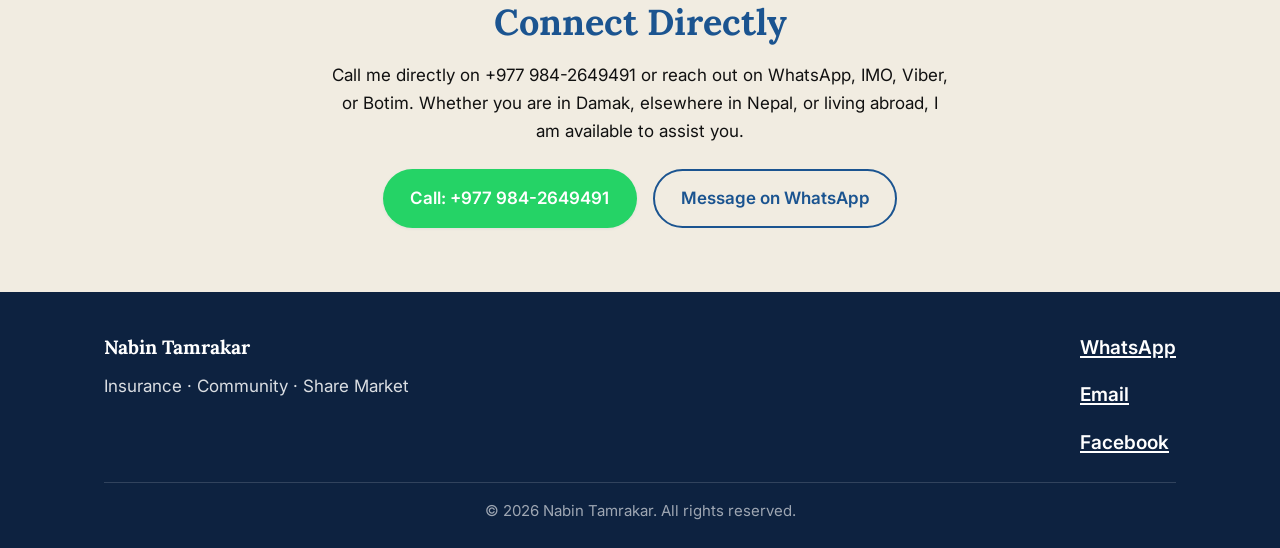
==== commit 4d525454: "refactor(content): rewrite site in authentic first-person calm-authority voice as Nabin Tamrakar" ====
--- a/index.html
+++ b/index.html
@@ -3,12 +3,12 @@
 <head>
   <meta charset="UTF-8" />
   <meta name="viewport" content="width=device-width, initial-scale=1.0, viewport-fit=cover" />
-  <title>Nabin Tamrakar | Insurance, LIONS Club &amp; Share Market Guidance</title>
-  <meta name="description" content="Nabin Tamrakar — Licensed Nepal Life Insurance agent, LIONS Club coordinator, and share market mentor. Direct, grounded guidance for your family and finances." />
+  <title>Nabin Tamrakar | Senior Agency Manager, Nepal Life &amp; Lions Area Coordinator</title>
+  <meta name="description" content="Nabin Tamrakar — Senior Agency Manager at Nepal Life Insurance, Area Coordinator for Lions Club International (GAT Area II, Dist. 325 C). Based in Damak, serving families nationwide and abroad." />
   <link rel="canonical" href="https://nabintmr.github.io/" />
   <meta property="og:type" content="website" />
-  <meta property="og:title" content="Nabin Tamrakar | Insurance, LIONS Club & Share Market Guidance" />
-  <meta property="og:description" content="Direct, grounded guidance on life insurance, community service, and capital markets." />
+  <meta property="og:title" content="Nabin Tamrakar | Senior Agency Manager, Nepal Life & Lions Area Coordinator" />
+  <meta property="og:description" content="Personal financial security, life insurance solutions, and community service with over two decades of experience." />
   <meta property="og:url" content="https://nabintmr.github.io/" />
   <link rel="preconnect" href="https://fonts.googleapis.com">
   <link rel="preconnect" href="https://fonts.gstatic.com" crossorigin>
@@ -52,25 +52,25 @@
       <div class="container">
         <div>
           <span class="hero-eyebrow">
-            <span data-lang="en">Insurance &amp; Financial Advisory</span>
-            <span data-lang="ne">बीमा तथा वित्तीय परामर्श</span>
+            <span data-lang="en">Damak, Koshi Province · Nationwide &amp; Diaspora Support</span>
+            <span data-lang="ne">दमक, कोशी प्रदेश · देशभर तथा विदेशमा रहेका नेपालीहरूका लागि</span>
           </span>
           <h1>
-            <span data-lang="en">I help families structure<br /><em>lasting security.</em></span>
-            <span data-lang="ne">तपाईंको परिवारको दीर्घकालीन सुरक्षाका लागि<br /><em>म प्रत्यक्ष सहजीकरण गर्छु।</em></span>
+            <span data-lang="en">Two decades of dedicated<br /><em>life insurance &amp; service.</em></span>
+            <span data-lang="ne">दुई दशकदेखि समर्पित<br /><em>जीवन बीमा तथा सामाजिक सेवा।</em></span>
           </h1>
           <p class="hero-desc">
-            <span data-lang="en">I guide families and professionals through Nepal Life Insurance planning, coordinate community relief through LIONS Club International, and demystify primary share market investments.</span>
-            <span data-lang="ne">म नेपाल लाइफ इन्स्योरेन्सका उपयुक्त योजना, LIONS Club मार्फत सामाजिक सेवा, र सेयर बजारको प्राथमिक लगानीमा स्पष्ट र भरपर्दो मार्गदर्शन प्रदान गर्छु।</span>
+            <span data-lang="en">I am Nabin Tamrakar, Senior Agency Manager at Nepal Life Insurance and Area Coordinator for Lions Club International (GAT Area II, District 325 C). Based in Damak, I guide families across Nepal and abroad to structure disciplined life insurance plans, manage policy servicing and claims, and lead humanitarian community initiatives.</span>
+            <span data-lang="ne">म नविन ताम्राकार, नेपाल लाइफ इन्स्योरेन्सको सिनियर एजेन्सी म्यानेजर तथा लायन्स क्लब्स इन्टरनेसनल (GAT Area II, District 325 C) को एरिया कोअर्डिनेटर। दमकलाई मुख्य केन्द्र बनाई म देशभित्र तथा प्रवासमा रहनुभएका सम्पूर्ण नेपाली परिवारहरूलाई भरपर्दो जीवन बीमा योजना, सम्पूर्ण दाबी भुक्तानी र सामाजिक सेवामा प्रत्यक्ष सहजीकरण गर्दछु।</span>
           </p>
           <div class="hero-actions">
-            <a href="https://wa.me/9779842649491" class="btn btn-primary" target="_blank" rel="noopener">
-              <span data-lang="en">Message on WhatsApp</span>
-              <span data-lang="ne">WhatsApp मा कुरा गर्नुहोस्</span>
+            <a href="tel:+9779842649491" class="btn btn-primary">
+              <span data-lang="en">Call Directly</span>
+              <span data-lang="ne">फोन गर्नुहोस्</span>
             </a>
-            <a href="services.html" class="btn btn-outline">
-              <span data-lang="en">See Services</span>
-              <span data-lang="ne">सेवाहरू हेर्नुहोस्</span>
+            <a href="https://wa.me/9779842649491" class="btn btn-outline" target="_blank" rel="noopener">
+              <span data-lang="en">WhatsApp / Viber</span>
+              <span data-lang="ne">WhatsApp / Viber</span>
             </a>
           </div>
         </div>
@@ -84,18 +84,18 @@
       <div class="container">
         <div class="trust-chip">
           <span class="chip-icon"><svg viewBox="0 0 24 24" fill="none" stroke="currentColor" stroke-width="2"><path d="M12 2l8 4v6c0 5-3.5 8-8 10-4.5-2-8-5-8-10V6l8-4z"/></svg></span>
-          <span data-lang="en">Nepal Life Insurance</span>
-          <span data-lang="ne">Nepal Life Insurance</span>
+          <span data-lang="en">Nepal Life Senior Agency Manager</span>
+          <span data-lang="ne">Nepal Life सिनियर एजेन्सी म्यानेजर</span>
         </div>
         <div class="trust-chip">
           <span class="chip-icon"><svg viewBox="0 0 24 24" fill="none" stroke="currentColor" stroke-width="2"><circle cx="12" cy="12" r="9"/><path d="M12 7v5l3 3"/></svg></span>
-          <span data-lang="en">LIONS Club Area Coordinator</span>
-          <span data-lang="ne">LIONS Club Area Coordinator</span>
+          <span data-lang="en">Lions Club GAT Area II Coordinator</span>
+          <span data-lang="ne">लायन्स GAT Area II कोअर्डिनेटर</span>
         </div>
         <div class="trust-chip">
-          <span class="chip-icon"><svg viewBox="0 0 24 24" fill="none" stroke="currentColor" stroke-width="2"><path d="M3 17l5-5 4 4 8-8M21 7v6h-6"/></svg></span>
-          <span data-lang="en">Share Market Guidance</span>
-          <span data-lang="ne">सेयर बजार सहजीकरण</span>
+          <span class="chip-icon"><svg viewBox="0 0 24 24" fill="none" stroke="currentColor" stroke-width="2"><path d="M21 10c0 7-9 13-9 13s-9-6-9-13a9 9 0 0118 0z"/><circle cx="12" cy="10" r="3"/></svg></span>
+          <span data-lang="en">Damak Hub · Nationwide &amp; Abroad</span>
+          <span data-lang="ne">दमक केन्द्र · देशभर तथा विदेश</span>
         </div>
       </div>
     </div>
@@ -116,34 +116,34 @@
           <div class="card">
             <div class="card-icon"><svg viewBox="0 0 24 24" fill="none" stroke="currentColor" stroke-width="2"><path d="M12 2l8 4v6c0 5-3.5 8-8 10-4.5-2-8-5-8-10V6l8-4z"/></svg></div>
             <h3>
-              <span data-lang="en">Life Insurance</span>
-              <span data-lang="ne">जीवन बीमा</span>
+              <span data-lang="en">Nepal Life Insurance Solutions</span>
+              <span data-lang="ne">नेपाल लाइफ जीवन बीमा परामर्श</span>
             </h3>
             <p>
-              <span data-lang="en">I tailor child education, retirement, and family coverage to match your real household cash flow.</span>
-              <span data-lang="ne">म तपाईंको वास्तविक पारिवारिक बजेट र आम्दानी अनुसार बाल शिक्षा, पेन्सन र जीवन सुरक्षा योजना तयार गर्छु।</span>
+              <span data-lang="en">I structure child education endowments, whole-life pensions, money-back plans, and critical illness riders. I personally handle premium planning, lapsed policy revival, policy loans, and prompt claim settlements.</span>
+              <span data-lang="ne">म बाल शिक्षा, पेन्सन, धनवर्षा तथा घातक रोग सुरक्षा योजनाहरू तयार गर्छु। साथै प्रिमियम समयतालिका, म्याद नाघेका पोलिसी पुनर्जागरण, बीमालेख कर्जा र सम्पूर्ण दाबी भुक्तानीमा म आफैं सहजीकरण गर्दछु।</span>
             </p>
           </div>
           <div class="card">
             <div class="card-icon"><svg viewBox="0 0 24 24" fill="none" stroke="currentColor" stroke-width="2"><circle cx="12" cy="12" r="9"/><path d="M12 7v5l3 3"/></svg></div>
             <h3>
-              <span data-lang="en">Community Service</span>
-              <span data-lang="ne">सामाजिक सेवा</span>
+              <span data-lang="en">Lions Club Community Leadership</span>
+              <span data-lang="ne">लायन्स क्लब सामाजिक सेवा</span>
             </h3>
             <p>
-              <span data-lang="en">As GAT Area Coordinator, I organize blood drives, medical camps, and relief operations for families in need.</span>
-              <span data-lang="ne">LIONS Club Area Coordinator को रूपमा म रक्तदान, स्वास्थ्य शिविर र विपद् राहत कार्यक्रमहरू प्रत्यक्ष संयोजन गर्छु।</span>
+              <span data-lang="en">As GAT Area II Coordinator and Charter Member of Lions Club of Damak Gold, I mobilize blood donation drives, free health &amp; vision camps, disaster relief, and service projects advancing Lions Global Causes.</span>
+              <span data-lang="ne">GAT Area II कोअर्डिनेटर तथा लायन्स क्लब अफ दमक गोल्डको संस्थापक सदस्यको रूपमा म रक्तदान, निःशुल्क स्वास्थ्य तथा आँखा शिविर, विपद् राहत र लायन्सका विश्वव्यापी सेवा कार्यहरू संयोजन गर्दछु।</span>
             </p>
           </div>
           <div class="card">
             <div class="card-icon"><svg viewBox="0 0 24 24" fill="none" stroke="currentColor" stroke-width="2"><path d="M3 17l5-5 4 4 8-8M21 7v6h-6"/></svg></div>
             <h3>
-              <span data-lang="en">Share Market Guidance</span>
-              <span data-lang="ne">सेयर बजार मार्गदर्शन</span>
+              <span data-lang="en">Capital Markets Referral</span>
+              <span data-lang="ne">पुँजी बजार सहजीकरण तथा सिफारिस</span>
             </h3>
             <p>
-              <span data-lang="en">I teach practical steps to open DEMAT and MeroShare accounts and participate confidently in IPOs and debentures.</span>
-              <span data-lang="ne">म नयाँ लगानीकर्तालाई DEMAT र MeroShare खोल्नेदेखि IPO तथा ऋणपत्रमा आवेदन गर्ने व्यावहारिक प्रक्रिया सिकाउँछु।</span>
+              <span data-lang="en">For newcomers exploring share markets, I offer honest orientation on opening DEMAT accounts and refer you directly to accredited brokers and merchant banks for primary IPOs and debentures without fees.</span>
+              <span data-lang="ne">सेयर बजारमा प्रवेश गर्न चाहनेहरूका लागि DEMAT खोल्ने र प्राथमिक बजार (IPO र ऋणपत्र) बुझ्न निःशुल्क सहजीकरण गर्दछु र आधिकारिक ब्रोकर तथा मर्चेन्ट बैंकहरूसँग समन्वय गराइदिन्छु।</span>
             </p>
           </div>
         </div>
@@ -153,17 +153,23 @@
     <section class="section section-alt">
       <div class="container" style="text-align:center;">
         <h2>
-          <span data-lang="en">Ready to talk?</span>
-          <span data-lang="ne">कुराकानी गर्न तयार हुनुहुन्छ?</span>
+          <span data-lang="en">Connect Directly</span>
+          <span data-lang="ne">सिधै सम्पर्क गर्नुहोस्</span>
         </h2>
-        <p style="max-width:52ch; margin:0 auto var(--space-3);">
-          <span data-lang="en">Message me directly on WhatsApp. I will evaluate your policy questions or portfolio inquiries with complete transparency.</span>
-          <span data-lang="ne">मलाई सिधै WhatsApp मा सम्पर्क गर्नुहोस्। म तपाईंका बीमासम्बन्धी प्रश्न वा सेयर बजारका जिज्ञासामा स्पष्ट र इमानदार परामर्श दिनेछु।</span>
+        <p style="max-width:56ch; margin:0 auto var(--space-3);">
+          <span data-lang="en">Call me directly on +977 984-2649491 or reach out on WhatsApp, IMO, Viber, or Botim. Whether you are in Damak, elsewhere in Nepal, or living abroad, I am available to assist you.</span>
+          <span data-lang="ne">मलाई सिधै +९७७ ९८४-२६४९४९१ मा फोन गर्नुहोस् वा WhatsApp, IMO, Viber, Botim मार्फत सम्पर्क गर्नुहोस्। तपाईं दमक, देशभित्र वा विदेश जहाँ भए पनि म परामर्श र सेवाका लागि सधैं उपलब्ध छु।</span>
         </p>
-        <a href="https://wa.me/9779842649491" class="btn btn-primary" target="_blank" rel="noopener">
-          <span data-lang="en">Message on WhatsApp</span>
-          <span data-lang="ne">WhatsApp मा कुरा गर्नुहोस्</span>
-        </a>
+        <div style="display:flex; gap:1rem; justify-content:center; flex-wrap:wrap;">
+          <a href="tel:+9779842649491" class="btn btn-primary">
+            <span data-lang="en">Call: +977 984-2649491</span>
+            <span data-lang="ne">फोन: +९७७ ९८४-२६४९४९१</span>
+          </a>
+          <a href="https://wa.me/9779842649491" class="btn btn-outline" target="_blank" rel="noopener">
+            <span data-lang="en">Message on WhatsApp</span>
+            <span data-lang="ne">WhatsApp मा सन्देश पठाउनुहोस्</span>
+          </a>
+        </div>
       </div>
     </section>
   </main>
